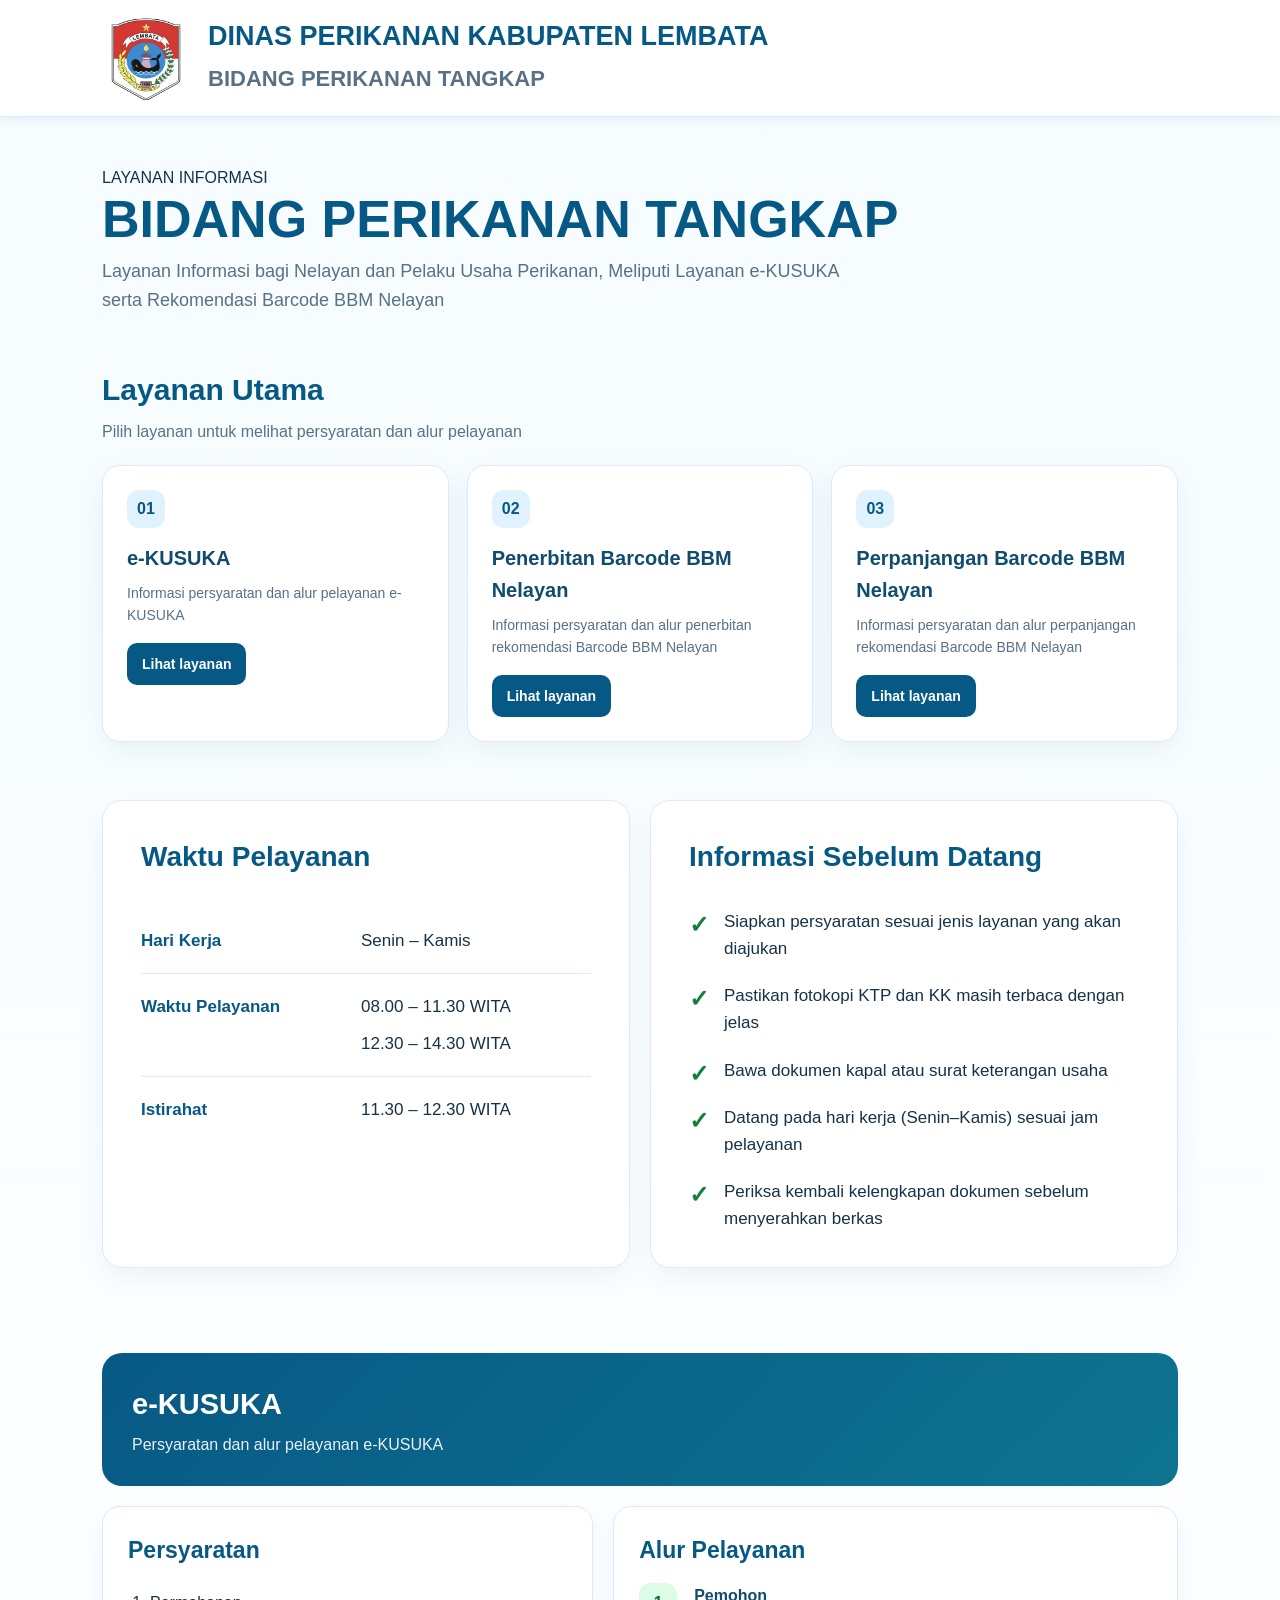
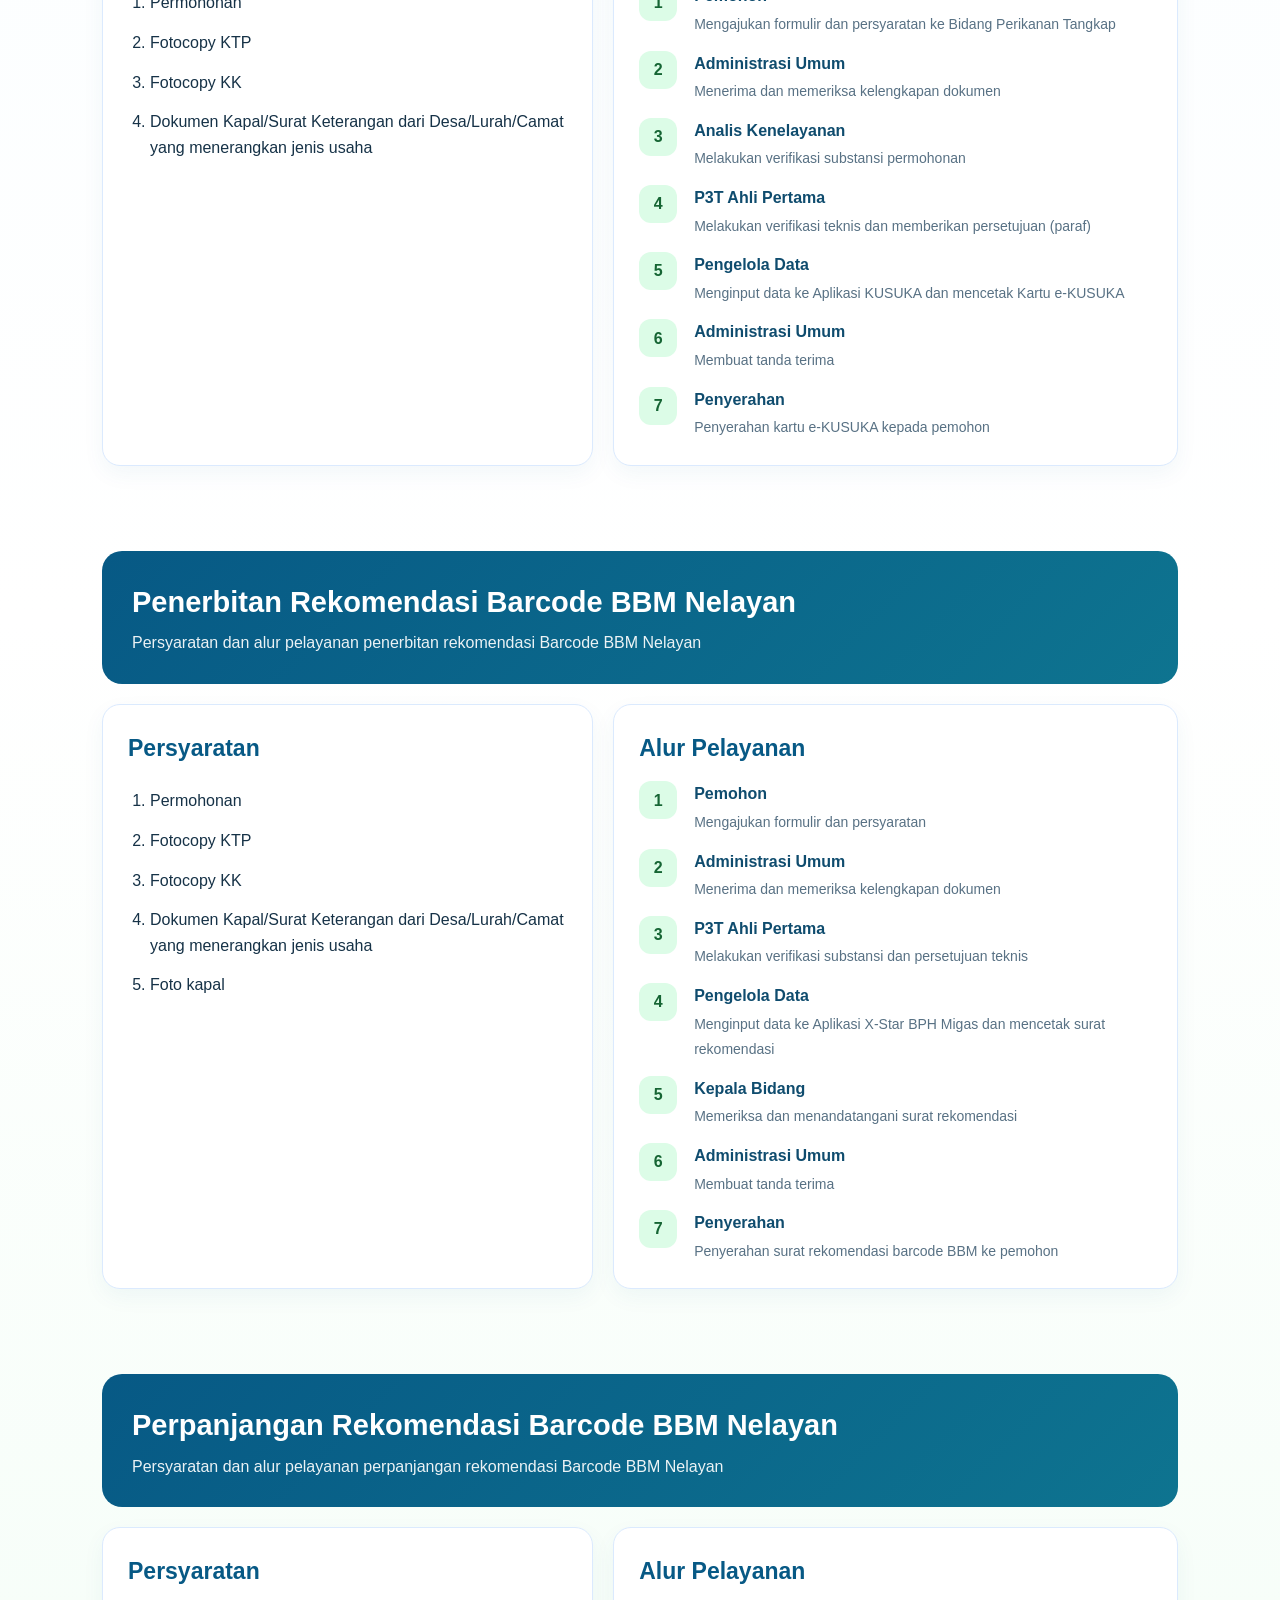
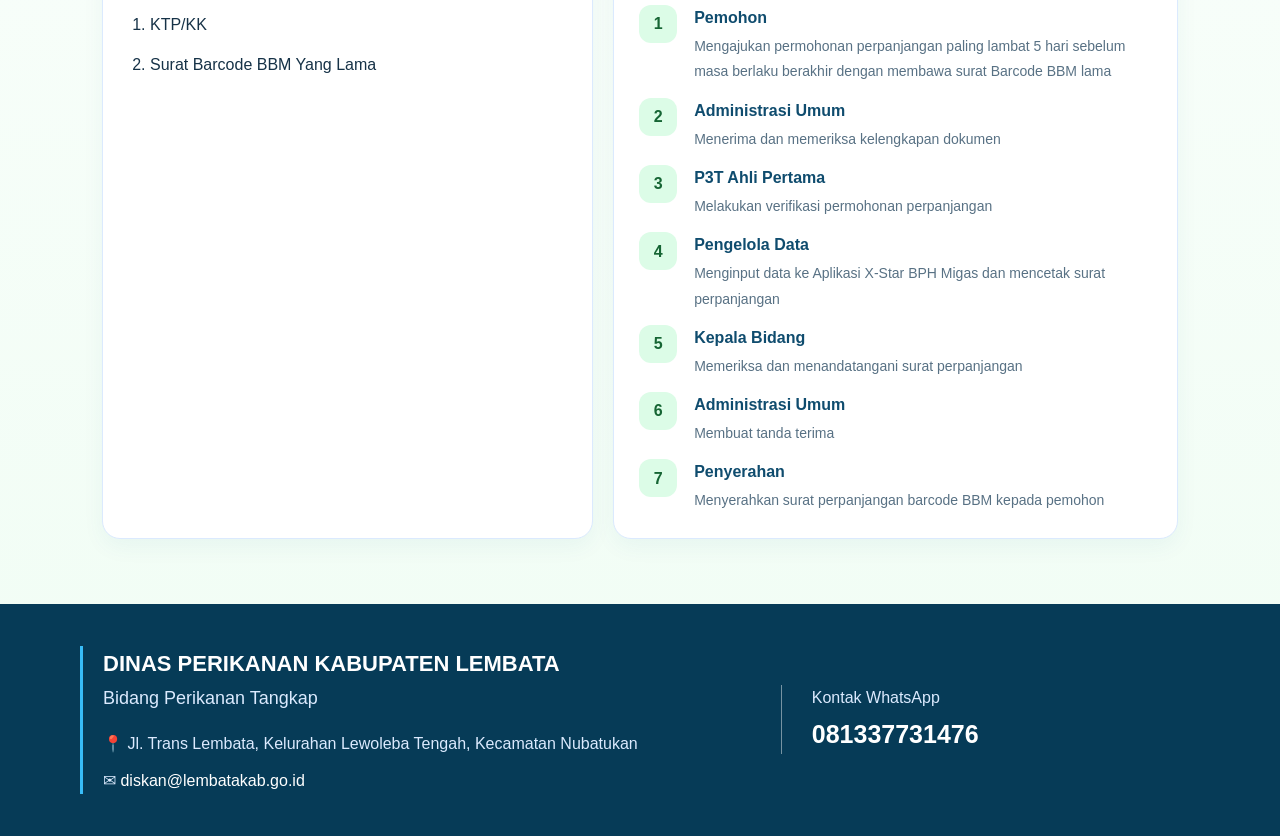
==== index.html @ f0883d8d "Update index.html" ====
<!DOCTYPE html>
<html lang="id">
<head>
<meta charset="UTF-8">
<meta name="viewport" content="width=device-width, initial-scale=1.0">
<title>Dinas Perikanan Kabupaten Lembata - Bidang Perikanan Tangkap</title>

<style>
:root{
  --blue:#075985;
  --blue-dark:#063b57;
  --blue-light:#e0f2fe;
  --green:#15803d;
  --green-light:#dcfce7;
  --white:#ffffff;
  --text:#163247;
  --muted:#587184;
  --line:#dbeafe;
  --bg:#f4fbff;
}

*{box-sizing:border-box}

html{scroll-behavior:smooth}

body{
  margin:0;
  font-family:Arial, Helvetica, sans-serif;
  color:var(--text);
  background:linear-gradient(180deg,#f5fcff 0%,#ffffff 55%,#f0fdf4 100%);
  line-height:1.6;
}

/* HEADER */
header{
  background:#fff;
  border-bottom:1px solid var(--line);
  position:sticky;
  top:0;
  z-index:1000;
  box-shadow:0 2px 10px rgba(6,59,87,.08);
}

.nav{
  max-width:1120px;
  margin:auto;
  padding:14px 22px;
  display:flex;
  align-items:center;
  gap:18px;
}

.logo{
  width:88px;
  height:88px;
  object-fit:contain;
  flex-shrink:0;
}

.brand{
  display:block;
}

.brand > span:first-child{
  display:block;
  color:#075985;
  font-size:27px;
  font-weight:700;
  line-height:1.2;
}

.brand > span:last-child{
  display:block;
  color:#587184;
  font-size:22px;
  font-weight:600;
  margin-top:8px;
}
/* HERO */
.hero{
  max-width:1120px;
  margin:auto;
  padding:48px 22px 30px;
}

.hero h1{
  margin:0 0 10px;
  color:var(--blue);
  font-size:clamp(32px,5vw,52px);
  line-height:1.08;
}

.hero p{
  max-width:760px;
  margin:0;
  color:var(--muted);
  font-size:18px;
}

/* SERVICE CARDS */
.section{
  max-width:1120px;
  margin:auto;
  padding:22px 22px 48px;
}

.section-title{
  margin-bottom:20px;
}

.section-title h2{
  margin:0;
  color:var(--blue);
  font-size:30px;
}

.section-title p{
  margin:5px 0 0;
  color:var(--muted);
}

.cards{
  display:grid;
  grid-template-columns:repeat(3,1fr);
  gap:18px;
}

.card{
  background:#fff;
  border:1px solid var(--line);
  border-radius:18px;
  padding:24px;
  box-shadow:0 10px 28px rgba(7,89,133,.07);
}

.card .num{
  width:38px;
  height:38px;
  border-radius:12px;
  background:var(--blue-light);
  color:var(--blue);
  display:flex;
  align-items:center;
  justify-content:center;
  font-weight:800;
  margin-bottom:14px;
}

.card h3{
  margin:0 0 8px;
  color:#0f4c6e;
  font-size:20px;
}

.card p{
  margin:0 0 16px;
  color:var(--muted);
  font-size:14px;
}

.btn{
  display:inline-block;
  text-decoration:none;
  background:var(--blue);
  color:#fff;
  padding:10px 15px;
  border-radius:10px;
  font-weight:700;
  font-size:14px;
}

/* WAKTU + INFORMASI */
.info-section{
  max-width:1120px;
  margin:auto;
  padding:10px 22px 55px;
}

.info{
  display:grid;
  grid-template-columns:1fr 1fr;
  gap:20px;
}

.panel{
  background:#fff;
  border:1px solid var(--line);
  border-radius:20px;
  padding:34px 38px;
  box-shadow:0 10px 25px rgba(7,89,133,.06);
}

.panel h3{
  margin:0 0 28px;
  color:var(--blue);
  font-size:28px;
}

.schedule-row{
  display:grid;
  grid-template-columns:1fr 1.15fr;
  gap:20px;
  padding:19px 0;
  border-bottom:1px solid var(--line);
}

.schedule-row:last-child{
  border-bottom:0;
}

.schedule-row b{
  color:#075985;
  font-size:17px;
}

.schedule-row span{
  color:#163247;
  font-size:17px;
}

.schedule-time{
  display:flex;
  flex-direction:column;
  gap:10px;
}

.check-list{
  list-style:none;
  padding:0;
  margin:0;
}

.check-list li{
  position:relative;
  padding:0 0 20px 35px;
  color:#163247;
  font-size:17px;
}

.check-list li:last-child{
  padding-bottom:0;
}

.check-list li::before{
  content:"✓";
  position:absolute;
  left:0;
  top:-2px;
  color:var(--green);
  font-size:24px;
  font-weight:800;
}

/* SERVICE DETAILS */
.service-page{
  max-width:1120px;
  margin:auto;
  padding:30px 22px 55px;
  scroll-margin-top:20px;
}

.service-head{
  background:linear-gradient(135deg,#075985,#0e7490);
  color:#fff;
  border-radius:20px;
  padding:28px 30px;
}

.service-head h2{
  margin:0 0 5px;
  font-size:29px;
}

.service-head p{
  margin:0;
  opacity:.92;
}

.content-grid{
  display:grid;
  grid-template-columns:1fr 1.15fr;
  gap:20px;
  margin-top:20px;
}

.content-box{
  background:#fff;
  border:1px solid var(--line);
  border-radius:18px;
  padding:25px;
  box-shadow:0 8px 22px rgba(7,89,133,.05);
}

.content-box h3{
  margin:0 0 15px;
  color:var(--blue);
  font-size:23px;
}

.req{
  padding-left:22px;
  margin:0;
}

.req li{
  padding:7px 0;
}

.flow{
  display:grid;
  gap:14px;
}

.step{
  display:grid;
  grid-template-columns:42px 1fr;
  gap:13px;
  align-items:start;
}

.step-no{
  width:38px;
  height:38px;
  border-radius:12px;
  background:var(--green-light);
  color:#166534;
  font-weight:800;
  display:flex;
  align-items:center;
  justify-content:center;
}

.step strong{
  display:block;
  color:#0f4c6e;
  margin-bottom:2px;
}

.step span{
  color:var(--muted);
  font-size:14px;
}

/* FOOTER */
footer{
  background:var(--blue-dark);
  color:#dbeafe;
  padding:42px 22px;
  margin-top:10px;
}

.footer-inner{
  max-width:1120px;
  margin:auto;
  display:grid;
  grid-template-columns:1.6fr 1fr;
  gap:30px;
  align-items:center;
}

.footer-brand{
  border-left:3px solid #38bdf8;
  padding-left:20px;
}

.footer-brand strong{
  color:#fff;
  font-size:22px;
}

.footer-brand span{
  display:block;
  color:#dbeafe;
  font-size:18px;
  margin-top:3px;
}

.contact{
  display:grid;
  gap:12px;
  margin-top:18px;
}

.contact div{
  font-size:16px;
}

.contact a{
  color:#fff;
  text-decoration:none;
}

.whatsapp{
  border-left:1px solid rgba(255,255,255,.45);
  padding-left:30px;
}

.whatsapp-title{
  color:#dbeafe;
  font-size:16px;
  margin-bottom:3px;
}

.whatsapp-number{
  color:#fff;
  font-size:25px;
  font-weight:800;
  text-decoration:none;
}

/* RESPONSIVE */
@media(max-width:850px){
  .cards,
  .info,
  .content-grid,
  .footer-inner{
    grid-template-columns:1fr;
  }

  .nav{
    padding:12px 16px;
  }

  .logo{
    width:68px;
    height:68px;
  }

  .brand strong{
    font-size:19px;
  }

 .brand > span{
    font-size:11px;
}

  .badge{
  display:inline-block;
  padding:9px 18px;
  border-radius:999px;
  background:#dcfce7 !important;
  color:#15803d !important;
  font-size:14px;
  font-weight:700;
  letter-spacing:.8px;
}

.hero{
    padding-top:35px;
  }

  .panel{
    padding:26px;
  }

  .whatsapp{
    border-left:0;
    border-top:1px solid rgba(255,255,255,.35);
    padding-left:0;
    padding-top:20px;
  }
}

@media(max-width:560px){
  .brand strong{
    font-size:15px;
  }

  .brand span{
    font-size:12px;
  }

  .logo{
    width:58px;
    height:58px;
  }

  .hero h1{
    font-size:34px;
  }

  .schedule-row{
    grid-template-columns:1fr;
    gap:6px;
  }
}
</style>
</head>

<body>


<header>
  <div class="nav">

    <!-- LOGO DINAS -->
   <img class="logo" src="logo.png" alt="Logo Dinas Perikanan Kabupaten Lembata">

    <!-- TULISAN -->
    <div class="brand">
      <span>DINAS PERIKANAN KABUPATEN LEMBATA</span>
      <span>BIDANG PERIKANAN TANGKAP</span>
    </div>

  </div>
</header>

<main>

<section class="hero">
  <span class="badge">LAYANAN INFORMASI</span>
  <h1>BIDANG PERIKANAN TANGKAP</h1>
  <p>
  Layanan Informasi bagi Nelayan dan Pelaku Usaha Perikanan, Meliputi Layanan e-KUSUKA
  serta Rekomendasi Barcode BBM Nelayan
</p>
</section>

<section class="section">
  <div class="section-title">
    <h2>Layanan Utama</h2>
    <p>Pilih layanan untuk melihat persyaratan dan alur pelayanan</p>
  </div>

  <div class="cards">

    <div class="card">
      <div class="num">01</div>
      <h3>e-KUSUKA</h3>
      <p>Informasi persyaratan dan alur pelayanan e-KUSUKA</p>
      <a class="btn" href="#ekusuka">Lihat layanan</a>
    </div>

    <div class="card">
      <div class="num">02</div>
      <h3>Penerbitan Barcode BBM Nelayan</h3>
      <p>Informasi persyaratan dan alur penerbitan rekomendasi Barcode BBM Nelayan</p>
      <a class="btn" href="#bbm-terbit">Lihat layanan</a>
    </div>

    <div class="card">
      <div class="num">03</div>
      <h3>Perpanjangan Barcode BBM Nelayan</h3>
      <p>Informasi persyaratan dan alur perpanjangan rekomendasi Barcode BBM Nelayan</p>
      <a class="btn" href="#bbm-perpanjang">Lihat layanan</a>
    </div>

  </div>
</section>

<section class="info-section">
  <div class="info">

    <div class="panel">
      <h3>Waktu Pelayanan</h3>

      <div class="schedule-row">
        <b>Hari Kerja</b>
        <span>Senin – Kamis</span>
      </div>

      <div class="schedule-row">
        <b>Waktu Pelayanan</b>
        <div class="schedule-time">
          <span>08.00 – 11.30 WITA</span>
          <span>12.30 – 14.30 WITA</span>
        </div>
      </div>

      <div class="schedule-row">
        <b>Istirahat</b>
        <span>11.30 – 12.30 WITA</span>
      </div>
    </div>

    <div class="panel">
      <h3>Informasi Sebelum Datang</h3>

      <ul class="check-list">
        <li>Siapkan persyaratan sesuai jenis layanan yang akan diajukan</li>
        <li>Pastikan fotokopi KTP dan KK masih terbaca dengan jelas</li>
        <li>Bawa dokumen kapal atau surat keterangan usaha</li>
        <li>Datang pada hari kerja (Senin–Kamis) sesuai jam pelayanan</li>
        <li>Periksa kembali kelengkapan dokumen sebelum menyerahkan berkas</li>
      </ul>
    </div>

  </div>
</section>

<section class="service-page" id="ekusuka">
  <div class="service-head">
    <h2>e-KUSUKA</h2>
    <p>Persyaratan dan alur pelayanan e-KUSUKA</p>
  </div>

  <div class="content-grid">

    <div class="content-box">
      <h3>Persyaratan</h3>
      <ol class="req">
        <li>Permohonan</li>
        <li>Fotocopy KTP</li>
        <li>Fotocopy KK</li>
        <li>Dokumen Kapal/Surat Keterangan dari Desa/Lurah/Camat yang menerangkan jenis usaha</li>
      </ol>
    </div>

    <div class="content-box">
      <h3>Alur Pelayanan</h3>

      <div class="flow">
        <div class="step">
          <div class="step-no">1</div>
          <div><strong>Pemohon</strong><span>Mengajukan formulir dan persyaratan ke Bidang Perikanan Tangkap</span></div>
        </div>

        <div class="step">
          <div class="step-no">2</div>
          <div><strong>Administrasi Umum</strong><span>Menerima dan memeriksa kelengkapan dokumen</span></div>
        </div>

        <div class="step">
          <div class="step-no">3</div>
          <div><strong>Analis Kenelayanan</strong><span>Melakukan verifikasi substansi permohonan</span></div>
        </div>

        <div class="step">
          <div class="step-no">4</div>
          <div><strong>P3T Ahli Pertama</strong><span>Melakukan verifikasi teknis dan memberikan persetujuan (paraf)</span></div>
        </div>

        <div class="step">
          <div class="step-no">5</div>
          <div><strong>Pengelola Data</strong><span>Menginput data ke Aplikasi KUSUKA dan mencetak Kartu e-KUSUKA</span></div>
        </div>

        <div class="step">
          <div class="step-no">6</div>
          <div><strong>Administrasi Umum</strong><span>Membuat tanda terima </span></div>
        </div>
        
        <div class="step">
  <div class="step-no">7</div>
  <div>
    <strong>Penyerahan</strong>
    <span>Penyerahan kartu e-KUSUKA kepada pemohon</span>
  </div>
</div>

  </div>
</section>

<section class="service-page" id="bbm-terbit">
  <div class="service-head">
    <h2>Penerbitan Rekomendasi Barcode BBM Nelayan</h2>
    <p>Persyaratan dan alur pelayanan penerbitan rekomendasi Barcode BBM Nelayan</p>
  </div>

  <div class="content-grid">

    <div class="content-box">
      <h3>Persyaratan</h3>
      <ol class="req">
        <li>Permohonan</li>
        <li>Fotocopy KTP</li>
        <li>Fotocopy KK</li>
        <li>Dokumen Kapal/Surat Keterangan dari Desa/Lurah/Camat yang menerangkan jenis usaha</li>
        <li>Foto kapal</li>
      </ol>
    </div>

    <div class="content-box">
      <h3>Alur Pelayanan</h3>

      <div class="flow">
        <div class="step">
          <div class="step-no">1</div>
          <div><strong>Pemohon</strong><span>Mengajukan formulir dan persyaratan</span></div>
        </div>

        <div class="step">
          <div class="step-no">2</div>
          <div><strong>Administrasi Umum</strong><span>Menerima dan memeriksa kelengkapan dokumen</span></div>
        </div>

        <div class="step">
          <div class="step-no">3</div>
          <div><strong>P3T Ahli Pertama</strong><span>Melakukan verifikasi substansi dan persetujuan teknis</span></div>
        </div>

        <div class="step">
          <div class="step-no">4</div>
          <div><strong>Pengelola Data</strong><span>Menginput data ke Aplikasi X-Star BPH Migas dan mencetak surat rekomendasi</span></div>
        </div>

        <div class="step">
          <div class="step-no">5</div>
          <div><strong>Kepala Bidang</strong><span>Memeriksa dan menandatangani surat rekomendasi</span></div>
        </div>

        <div class="step">
          <div class="step-no">6</div>
          <div><strong>Administrasi Umum</strong><span>Membuat tanda terima</span></div>
        </div>
      <div class="step">
  <div class="step-no">7</div>
  <div>
    <strong>Penyerahan</strong>
    <span>Penyerahan surat rekomendasi barcode BBM ke pemohon</span>
  </div>
</div>

  </div>
</section>

<section class="service-page" id="bbm-perpanjang">
  <div class="service-head">
    <h2>Perpanjangan Rekomendasi Barcode BBM Nelayan</h2>
    <p>Persyaratan dan alur pelayanan perpanjangan rekomendasi Barcode BBM Nelayan</p>
  </div>

  <div class="content-grid">

    <div class="content-box">
      <h3>Persyaratan</h3>
      <ol class="req">
        <li>KTP/KK</li>
        <li>Surat Barcode BBM Yang Lama</li>
      </ol>
    </div>

    <div class="content-box">
      <h3>Alur Pelayanan</h3>

      <div class="flow">
        <div class="step">
          <div class="step-no">1</div>
          <div><strong>Pemohon</strong><span>Mengajukan permohonan perpanjangan paling lambat 5 hari sebelum masa berlaku berakhir dengan membawa surat Barcode BBM lama</span></div>
        </div>

        <div class="step">
          <div class="step-no">2</div>
          <div><strong>Administrasi Umum</strong><span>Menerima dan memeriksa kelengkapan dokumen</span></div>
        </div>

        <div class="step">
          <div class="step-no">3</div>
          <div><strong>P3T Ahli Pertama</strong><span>Melakukan verifikasi permohonan perpanjangan</span></div>
        </div>

        <div class="step">
          <div class="step-no">4</div>
          <div><strong>Pengelola Data</strong><span>Menginput data ke Aplikasi X-Star BPH Migas dan mencetak surat perpanjangan</span></div>
        </div>

        <div class="step">
          <div class="step-no">5</div>
          <div><strong>Kepala Bidang</strong><span>Memeriksa dan menandatangani surat perpanjangan</span></div>
        </div>

        <div class="step">
          <div class="step-no">6</div>
          <div><strong>Administrasi Umum</strong><span>Membuat tanda terima </span></div>
        </div>
      <div class="step">
  <div class="step-no">7</div>
  <div>
    <strong>Penyerahan</strong>
    <span>Menyerahkan surat perpanjangan barcode BBM kepada pemohon</span>
  </div>
</div>

  </div>
</section>

</main>

<footer>
  <div class="footer-inner">

    <div>
      <div class="footer-brand">
        <strong>DINAS PERIKANAN KABUPATEN LEMBATA</strong>
        <span>Bidang Perikanan Tangkap</span>

        <div class="contact">
          <div>📍 Jl. Trans Lembata, Kelurahan Lewoleba Tengah, Kecamatan Nubatukan</div>
          <div>✉ <a href="mailto:diskan@lembatakab.go.id">diskan@lembatakab.go.id</a></div>
        </div>
      </div>
    </div>

    <div class="whatsapp">
      <div class="whatsapp-title">Kontak WhatsApp</div>
      <a class="whatsapp-number" href="https://wa.me/6281337731476" target="_blank" rel="noopener">
        081337731476
      </a>
    </div>

  </div>
</footer>

</body>
</html>
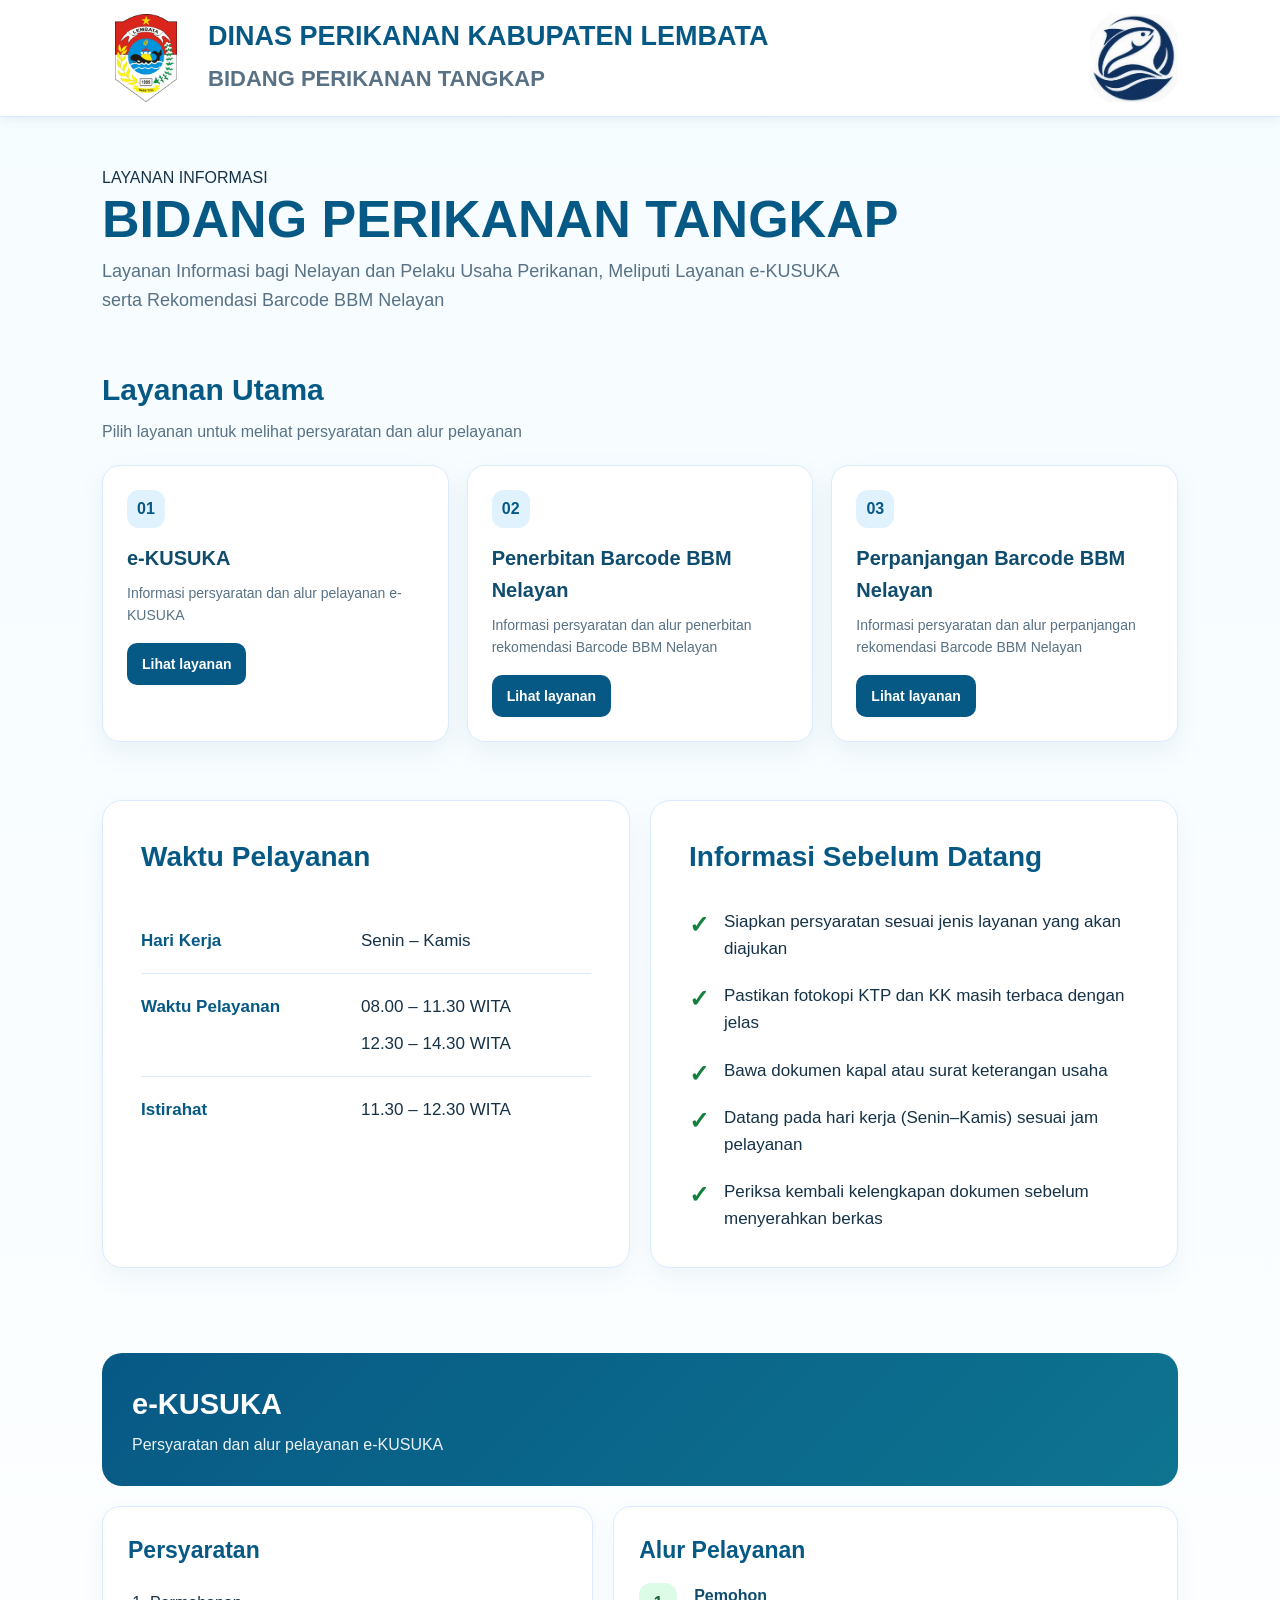
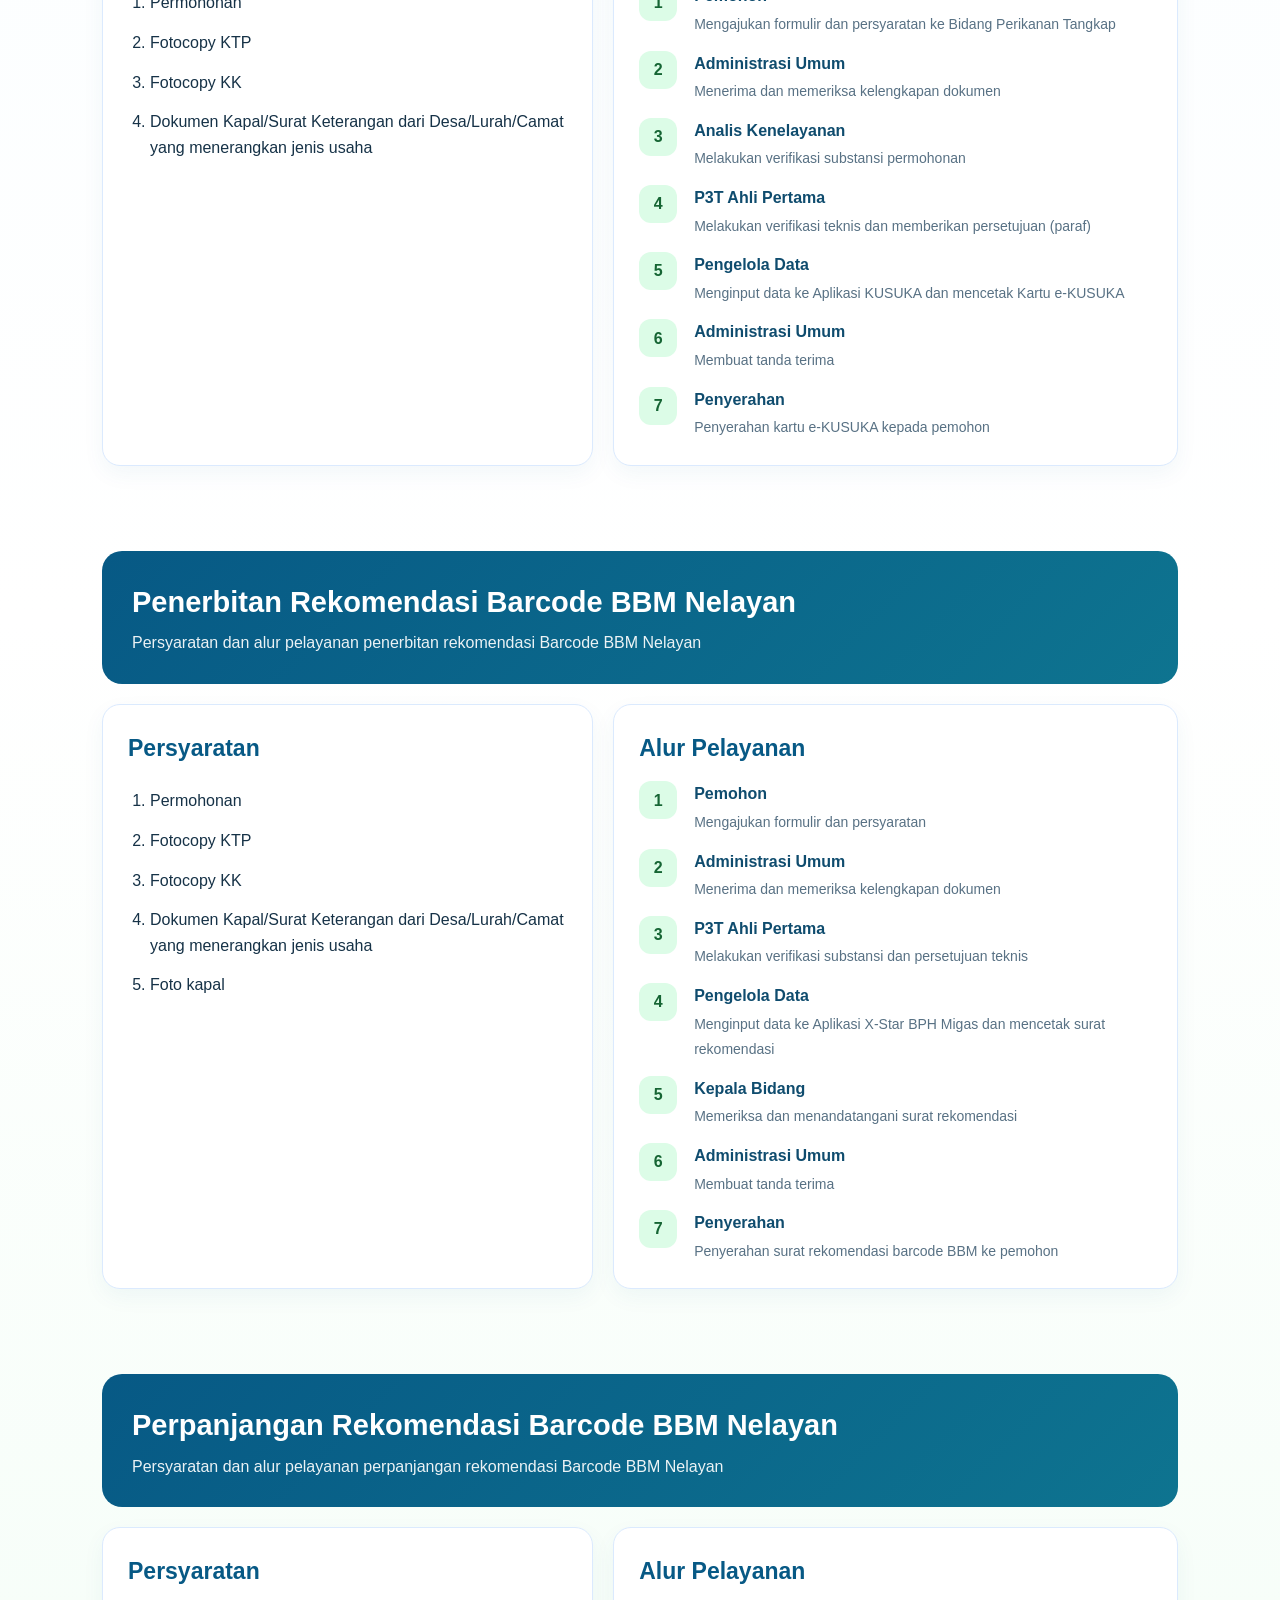
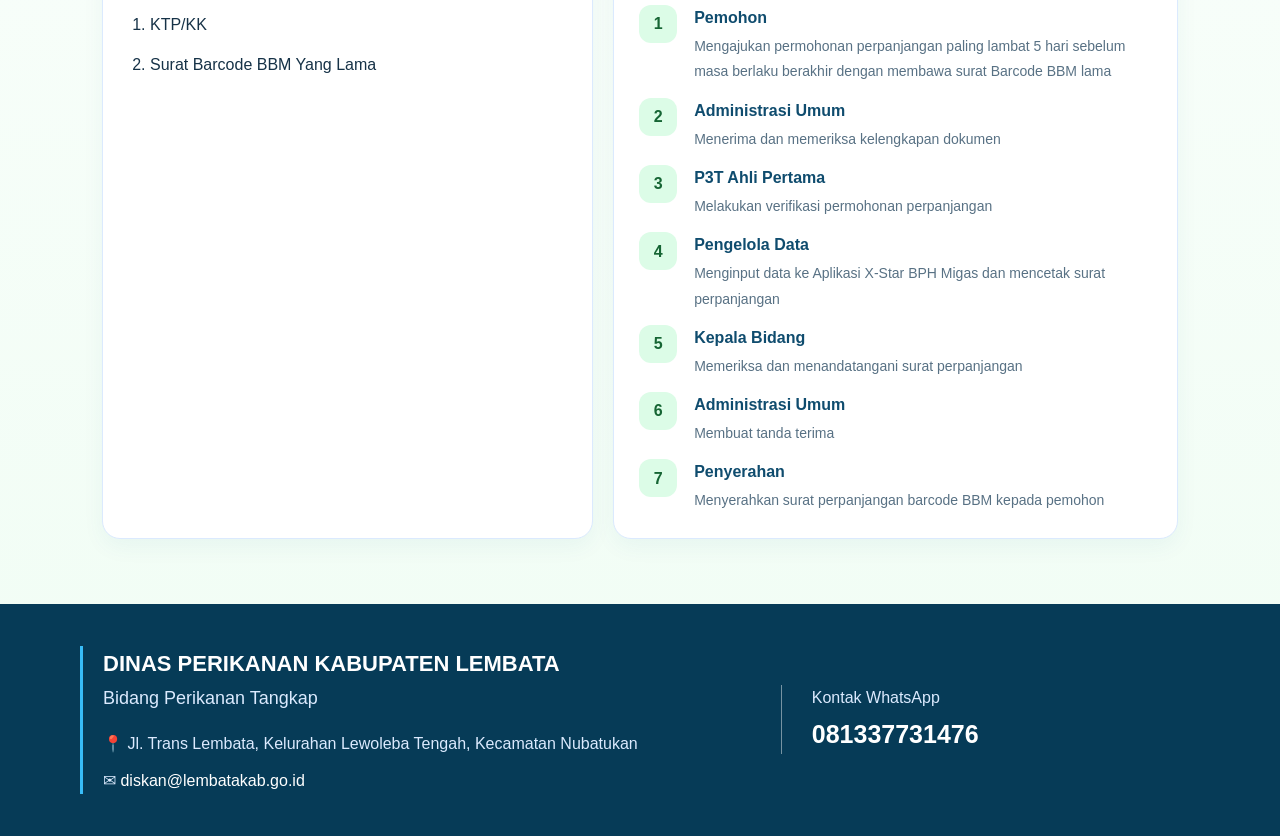
==== commit 41c755e7: "refactor: extract CSS into external stylesheet, add SEO meta tags, and update asset paths" ====
--- a/index.html
+++ b/index.html
@@ -1,805 +1,364 @@
 <!DOCTYPE html>
 <html lang="id">
+
 <head>
-<meta charset="UTF-8">
-<meta name="viewport" content="width=device-width, initial-scale=1.0">
-<title>Dinas Perikanan Kabupaten Lembata - Bidang Perikanan Tangkap</title>
-
-<style>
-:root{
-  --blue:#075985;
-  --blue-dark:#063b57;
-  --blue-light:#e0f2fe;
-  --green:#15803d;
-  --green-light:#dcfce7;
-  --white:#ffffff;
-  --text:#163247;
-  --muted:#587184;
-  --line:#dbeafe;
-  --bg:#f4fbff;
-}
-
-*{box-sizing:border-box}
-
-html{scroll-behavior:smooth}
-
-body{
-  margin:0;
-  font-family:Arial, Helvetica, sans-serif;
-  color:var(--text);
-  background:linear-gradient(180deg,#f5fcff 0%,#ffffff 55%,#f0fdf4 100%);
-  line-height:1.6;
-}
-
-/* HEADER */
-header{
-  background:#fff;
-  border-bottom:1px solid var(--line);
-  position:sticky;
-  top:0;
-  z-index:1000;
-  box-shadow:0 2px 10px rgba(6,59,87,.08);
-}
-
-.nav{
-  max-width:1120px;
-  margin:auto;
-  padding:14px 22px;
-  display:flex;
-  align-items:center;
-  gap:18px;
-}
-
-.logo{
-  width:88px;
-  height:88px;
-  object-fit:contain;
-  flex-shrink:0;
-}
-
-.brand{
-  display:block;
-}
-
-.brand > span:first-child{
-  display:block;
-  color:#075985;
-  font-size:27px;
-  font-weight:700;
-  line-height:1.2;
-}
-
-.brand > span:last-child{
-  display:block;
-  color:#587184;
-  font-size:22px;
-  font-weight:600;
-  margin-top:8px;
-}
-/* HERO */
-.hero{
-  max-width:1120px;
-  margin:auto;
-  padding:48px 22px 30px;
-}
-
-.hero h1{
-  margin:0 0 10px;
-  color:var(--blue);
-  font-size:clamp(32px,5vw,52px);
-  line-height:1.08;
-}
-
-.hero p{
-  max-width:760px;
-  margin:0;
-  color:var(--muted);
-  font-size:18px;
-}
-
-/* SERVICE CARDS */
-.section{
-  max-width:1120px;
-  margin:auto;
-  padding:22px 22px 48px;
-}
-
-.section-title{
-  margin-bottom:20px;
-}
-
-.section-title h2{
-  margin:0;
-  color:var(--blue);
-  font-size:30px;
-}
-
-.section-title p{
-  margin:5px 0 0;
-  color:var(--muted);
-}
-
-.cards{
-  display:grid;
-  grid-template-columns:repeat(3,1fr);
-  gap:18px;
-}
-
-.card{
-  background:#fff;
-  border:1px solid var(--line);
-  border-radius:18px;
-  padding:24px;
-  box-shadow:0 10px 28px rgba(7,89,133,.07);
-}
-
-.card .num{
-  width:38px;
-  height:38px;
-  border-radius:12px;
-  background:var(--blue-light);
-  color:var(--blue);
-  display:flex;
-  align-items:center;
-  justify-content:center;
-  font-weight:800;
-  margin-bottom:14px;
-}
-
-.card h3{
-  margin:0 0 8px;
-  color:#0f4c6e;
-  font-size:20px;
-}
-
-.card p{
-  margin:0 0 16px;
-  color:var(--muted);
-  font-size:14px;
-}
-
-.btn{
-  display:inline-block;
-  text-decoration:none;
-  background:var(--blue);
-  color:#fff;
-  padding:10px 15px;
-  border-radius:10px;
-  font-weight:700;
-  font-size:14px;
-}
-
-/* WAKTU + INFORMASI */
-.info-section{
-  max-width:1120px;
-  margin:auto;
-  padding:10px 22px 55px;
-}
-
-.info{
-  display:grid;
-  grid-template-columns:1fr 1fr;
-  gap:20px;
-}
-
-.panel{
-  background:#fff;
-  border:1px solid var(--line);
-  border-radius:20px;
-  padding:34px 38px;
-  box-shadow:0 10px 25px rgba(7,89,133,.06);
-}
-
-.panel h3{
-  margin:0 0 28px;
-  color:var(--blue);
-  font-size:28px;
-}
-
-.schedule-row{
-  display:grid;
-  grid-template-columns:1fr 1.15fr;
-  gap:20px;
-  padding:19px 0;
-  border-bottom:1px solid var(--line);
-}
-
-.schedule-row:last-child{
-  border-bottom:0;
-}
-
-.schedule-row b{
-  color:#075985;
-  font-size:17px;
-}
-
-.schedule-row span{
-  color:#163247;
-  font-size:17px;
-}
-
-.schedule-time{
-  display:flex;
-  flex-direction:column;
-  gap:10px;
-}
-
-.check-list{
-  list-style:none;
-  padding:0;
-  margin:0;
-}
-
-.check-list li{
-  position:relative;
-  padding:0 0 20px 35px;
-  color:#163247;
-  font-size:17px;
-}
-
-.check-list li:last-child{
-  padding-bottom:0;
-}
-
-.check-list li::before{
-  content:"✓";
-  position:absolute;
-  left:0;
-  top:-2px;
-  color:var(--green);
-  font-size:24px;
-  font-weight:800;
-}
-
-/* SERVICE DETAILS */
-.service-page{
-  max-width:1120px;
-  margin:auto;
-  padding:30px 22px 55px;
-  scroll-margin-top:20px;
-}
-
-.service-head{
-  background:linear-gradient(135deg,#075985,#0e7490);
-  color:#fff;
-  border-radius:20px;
-  padding:28px 30px;
-}
-
-.service-head h2{
-  margin:0 0 5px;
-  font-size:29px;
-}
-
-.service-head p{
-  margin:0;
-  opacity:.92;
-}
-
-.content-grid{
-  display:grid;
-  grid-template-columns:1fr 1.15fr;
-  gap:20px;
-  margin-top:20px;
-}
-
-.content-box{
-  background:#fff;
-  border:1px solid var(--line);
-  border-radius:18px;
-  padding:25px;
-  box-shadow:0 8px 22px rgba(7,89,133,.05);
-}
-
-.content-box h3{
-  margin:0 0 15px;
-  color:var(--blue);
-  font-size:23px;
-}
-
-.req{
-  padding-left:22px;
-  margin:0;
-}
-
-.req li{
-  padding:7px 0;
-}
-
-.flow{
-  display:grid;
-  gap:14px;
-}
-
-.step{
-  display:grid;
-  grid-template-columns:42px 1fr;
-  gap:13px;
-  align-items:start;
-}
-
-.step-no{
-  width:38px;
-  height:38px;
-  border-radius:12px;
-  background:var(--green-light);
-  color:#166534;
-  font-weight:800;
-  display:flex;
-  align-items:center;
-  justify-content:center;
-}
-
-.step strong{
-  display:block;
-  color:#0f4c6e;
-  margin-bottom:2px;
-}
-
-.step span{
-  color:var(--muted);
-  font-size:14px;
-}
-
-/* FOOTER */
-footer{
-  background:var(--blue-dark);
-  color:#dbeafe;
-  padding:42px 22px;
-  margin-top:10px;
-}
-
-.footer-inner{
-  max-width:1120px;
-  margin:auto;
-  display:grid;
-  grid-template-columns:1.6fr 1fr;
-  gap:30px;
-  align-items:center;
-}
-
-.footer-brand{
-  border-left:3px solid #38bdf8;
-  padding-left:20px;
-}
-
-.footer-brand strong{
-  color:#fff;
-  font-size:22px;
-}
-
-.footer-brand span{
-  display:block;
-  color:#dbeafe;
-  font-size:18px;
-  margin-top:3px;
-}
-
-.contact{
-  display:grid;
-  gap:12px;
-  margin-top:18px;
-}
-
-.contact div{
-  font-size:16px;
-}
-
-.contact a{
-  color:#fff;
-  text-decoration:none;
-}
-
-.whatsapp{
-  border-left:1px solid rgba(255,255,255,.45);
-  padding-left:30px;
-}
-
-.whatsapp-title{
-  color:#dbeafe;
-  font-size:16px;
-  margin-bottom:3px;
-}
-
-.whatsapp-number{
-  color:#fff;
-  font-size:25px;
-  font-weight:800;
-  text-decoration:none;
-}
-
-/* RESPONSIVE */
-@media(max-width:850px){
-  .cards,
-  .info,
-  .content-grid,
-  .footer-inner{
-    grid-template-columns:1fr;
-  }
-
-  .nav{
-    padding:12px 16px;
-  }
-
-  .logo{
-    width:68px;
-    height:68px;
-  }
-
-  .brand strong{
-    font-size:19px;
-  }
-
- .brand > span{
-    font-size:11px;
-}
-
-  .badge{
-  display:inline-block;
-  padding:9px 18px;
-  border-radius:999px;
-  background:#dcfce7 !important;
-  color:#15803d !important;
-  font-size:14px;
-  font-weight:700;
-  letter-spacing:.8px;
-}
-
-.hero{
-    padding-top:35px;
-  }
-
-  .panel{
-    padding:26px;
-  }
-
-  .whatsapp{
-    border-left:0;
-    border-top:1px solid rgba(255,255,255,.35);
-    padding-left:0;
-    padding-top:20px;
-  }
-}
-
-@media(max-width:560px){
-  .brand strong{
-    font-size:15px;
-  }
-
-  .brand span{
-    font-size:12px;
-  }
-
-  .logo{
-    width:58px;
-    height:58px;
-  }
-
-  .hero h1{
-    font-size:34px;
-  }
-
-  .schedule-row{
-    grid-template-columns:1fr;
-    gap:6px;
-  }
-}
-</style>
+  <meta charset="UTF-8">
+  <meta name="viewport" content="width=device-width, initial-scale=1.0">
+  <title>Dinas Perikanan Kabupaten Lembata - Bidang Perikanan Tangkap</title>
+
+  <!-- Primary Meta Tags -->
+  <meta name="title" content="Dinas Perikanan Kabupaten Lembata - Bidang Perikanan Tangkap">
+  <meta name="description" content="Portal informasi resmi layanan nelayan dan pelaku usaha perikanan Dinas Perikanan Kabupaten Lembata, meliputi persyaratan dan alur pelayanan e-KUSUKA serta rekomendasi Barcode BBM Nelayan.">
+  <meta name="keywords" content="Dinas Perikanan Lembata, Bidang Perikanan Tangkap, e-KUSUKA, Barcode BBM Nelayan, Rekomendasi BBM Nelayan, BPH Migas Lembata, Nelayan Lembata, Lewoleba, NTT">
+  <meta name="author" content="Dinas Perikanan Kabupaten Lembata">
+  <meta name="robots" content="index, follow">
+  <meta name="theme-color" content="#075985">
+
+  <!-- Favicon & App Icons -->
+  <link rel="icon" type="image/webp" href="assets/brand-logo.webp">
+  <link rel="apple-touch-icon" href="assets/brand-logo.webp">
+
+  <!-- Open Graph / Facebook -->
+  <meta property="og:type" content="website">
+  <meta property="og:locale" content="id_ID">
+  <meta property="og:site_name" content="Dinas Perikanan Kabupaten Lembata">
+  <meta property="og:title" content="Dinas Perikanan Kabupaten Lembata - Bidang Perikanan Tangkap">
+  <meta property="og:description" content="Portal informasi resmi layanan nelayan dan pelaku usaha perikanan Dinas Perikanan Kabupaten Lembata: e-KUSUKA dan Rekomendasi Barcode BBM Nelayan.">
+  <meta property="og:image" content="assets/og-logo.png">
+
+  <!-- Twitter Card -->
+  <meta name="twitter:card" content="summary_large_image">
+  <meta name="twitter:title" content="Dinas Perikanan Kabupaten Lembata - Bidang Perikanan Tangkap">
+  <meta name="twitter:description" content="Portal informasi resmi layanan nelayan dan pelaku usaha perikanan Dinas Perikanan Kabupaten Lembata: e-KUSUKA dan Rekomendasi Barcode BBM Nelayan.">
+  <meta name="twitter:image" content="assets/og-logo.png">
+
+  <!-- Stylesheet -->
+  <link rel="stylesheet" href="style.css">
 </head>
 
 <body>
 
 
-<header>
-  <div class="nav">
-
-    <!-- LOGO DINAS -->
-   <img class="logo" src="logo.png" alt="Logo Dinas Perikanan Kabupaten Lembata">
-
-    <!-- TULISAN -->
-    <div class="brand">
-      <span>DINAS PERIKANAN KABUPATEN LEMBATA</span>
-      <span>BIDANG PERIKANAN TANGKAP</span>
+  <header>
+    <div class="nav">
+
+      <!-- LOGO DINAS -->
+      <img class="logo" src="assets/logo-lembata.webp" alt="Logo Kabupaten Lembata">
+
+      <!-- TULISAN -->
+      <div class="brand">
+        <span>DINAS PERIKANAN KABUPATEN LEMBATA</span>
+        <span>BIDANG PERIKANAN TANGKAP</span>
+      </div>
+
+      <!-- LOGO BRAND / BIDANG -->
+      <img class="logo logo-brand" src="assets/brand-logo.webp" alt="Logo Brand Bidang Perikanan Tangkap">
     </div>
-
-  </div>
-</header>
-
-<main>
-
-<section class="hero">
-  <span class="badge">LAYANAN INFORMASI</span>
-  <h1>BIDANG PERIKANAN TANGKAP</h1>
-  <p>
-  Layanan Informasi bagi Nelayan dan Pelaku Usaha Perikanan, Meliputi Layanan e-KUSUKA
-  serta Rekomendasi Barcode BBM Nelayan
-</p>
-</section>
-
-<section class="section">
-  <div class="section-title">
-    <h2>Layanan Utama</h2>
-    <p>Pilih layanan untuk melihat persyaratan dan alur pelayanan</p>
-  </div>
-
-  <div class="cards">
-
-    <div class="card">
-      <div class="num">01</div>
-      <h3>e-KUSUKA</h3>
-      <p>Informasi persyaratan dan alur pelayanan e-KUSUKA</p>
-      <a class="btn" href="#ekusuka">Lihat layanan</a>
+  </header>
+
+  <main>
+
+    <section class="hero">
+      <span class="badge">LAYANAN INFORMASI</span>
+      <h1>BIDANG PERIKANAN TANGKAP</h1>
+      <p>
+        Layanan Informasi bagi Nelayan dan Pelaku Usaha Perikanan, Meliputi Layanan e-KUSUKA
+        serta Rekomendasi Barcode BBM Nelayan
+      </p>
+    </section>
+
+    <section class="section">
+      <div class="section-title">
+        <h2>Layanan Utama</h2>
+        <p>Pilih layanan untuk melihat persyaratan dan alur pelayanan</p>
+      </div>
+
+      <div class="cards">
+
+        <div class="card">
+          <div class="num">01</div>
+          <h3>e-KUSUKA</h3>
+          <p>Informasi persyaratan dan alur pelayanan e-KUSUKA</p>
+          <a class="btn" href="#ekusuka">Lihat layanan</a>
+        </div>
+
+        <div class="card">
+          <div class="num">02</div>
+          <h3>Penerbitan Barcode BBM Nelayan</h3>
+          <p>Informasi persyaratan dan alur penerbitan rekomendasi Barcode BBM Nelayan</p>
+          <a class="btn" href="#bbm-terbit">Lihat layanan</a>
+        </div>
+
+        <div class="card">
+          <div class="num">03</div>
+          <h3>Perpanjangan Barcode BBM Nelayan</h3>
+          <p>Informasi persyaratan dan alur perpanjangan rekomendasi Barcode BBM Nelayan</p>
+          <a class="btn" href="#bbm-perpanjang">Lihat layanan</a>
+        </div>
+
+      </div>
+    </section>
+
+    <section class="info-section">
+      <div class="info">
+
+        <div class="panel">
+          <h3>Waktu Pelayanan</h3>
+
+          <div class="schedule-row">
+            <b>Hari Kerja</b>
+            <span>Senin – Kamis</span>
+          </div>
+
+          <div class="schedule-row">
+            <b>Waktu Pelayanan</b>
+            <div class="schedule-time">
+              <span>08.00 – 11.30 WITA</span>
+              <span>12.30 – 14.30 WITA</span>
+            </div>
+          </div>
+
+          <div class="schedule-row">
+            <b>Istirahat</b>
+            <span>11.30 – 12.30 WITA</span>
+          </div>
+        </div>
+
+        <div class="panel">
+          <h3>Informasi Sebelum Datang</h3>
+
+          <ul class="check-list">
+            <li>Siapkan persyaratan sesuai jenis layanan yang akan diajukan</li>
+            <li>Pastikan fotokopi KTP dan KK masih terbaca dengan jelas</li>
+            <li>Bawa dokumen kapal atau surat keterangan usaha</li>
+            <li>Datang pada hari kerja (Senin–Kamis) sesuai jam pelayanan</li>
+            <li>Periksa kembali kelengkapan dokumen sebelum menyerahkan berkas</li>
+          </ul>
+        </div>
+
+      </div>
+    </section>
+
+    <section class="service-page" id="ekusuka">
+      <div class="service-head">
+        <h2>e-KUSUKA</h2>
+        <p>Persyaratan dan alur pelayanan e-KUSUKA</p>
+      </div>
+
+      <div class="content-grid">
+
+        <div class="content-box">
+          <h3>Persyaratan</h3>
+          <ol class="req">
+            <li>Permohonan</li>
+            <li>Fotocopy KTP</li>
+            <li>Fotocopy KK</li>
+            <li>Dokumen Kapal/Surat Keterangan dari Desa/Lurah/Camat yang menerangkan jenis usaha</li>
+          </ol>
+        </div>
+
+        <div class="content-box">
+          <h3>Alur Pelayanan</h3>
+
+          <div class="flow">
+            <div class="step">
+              <div class="step-no">1</div>
+              <div><strong>Pemohon</strong><span>Mengajukan formulir dan persyaratan ke Bidang Perikanan Tangkap</span>
+              </div>
+            </div>
+
+            <div class="step">
+              <div class="step-no">2</div>
+              <div><strong>Administrasi Umum</strong><span>Menerima dan memeriksa kelengkapan dokumen</span></div>
+            </div>
+
+            <div class="step">
+              <div class="step-no">3</div>
+              <div><strong>Analis Kenelayanan</strong><span>Melakukan verifikasi substansi permohonan</span></div>
+            </div>
+
+            <div class="step">
+              <div class="step-no">4</div>
+              <div><strong>P3T Ahli Pertama</strong><span>Melakukan verifikasi teknis dan memberikan persetujuan
+                  (paraf)</span></div>
+            </div>
+
+            <div class="step">
+              <div class="step-no">5</div>
+              <div><strong>Pengelola Data</strong><span>Menginput data ke Aplikasi KUSUKA dan mencetak Kartu
+                  e-KUSUKA</span></div>
+            </div>
+
+            <div class="step">
+              <div class="step-no">6</div>
+              <div><strong>Administrasi Umum</strong><span>Membuat tanda terima </span></div>
+            </div>
+
+            <div class="step">
+              <div class="step-no">7</div>
+              <div>
+                <strong>Penyerahan</strong>
+                <span>Penyerahan kartu e-KUSUKA kepada pemohon</span>
+              </div>
+            </div>
+
+          </div>
+    </section>
+
+    <section class="service-page" id="bbm-terbit">
+      <div class="service-head">
+        <h2>Penerbitan Rekomendasi Barcode BBM Nelayan</h2>
+        <p>Persyaratan dan alur pelayanan penerbitan rekomendasi Barcode BBM Nelayan</p>
+      </div>
+
+      <div class="content-grid">
+
+        <div class="content-box">
+          <h3>Persyaratan</h3>
+          <ol class="req">
+            <li>Permohonan</li>
+            <li>Fotocopy KTP</li>
+            <li>Fotocopy KK</li>
+            <li>Dokumen Kapal/Surat Keterangan dari Desa/Lurah/Camat yang menerangkan jenis usaha</li>
+            <li>Foto kapal</li>
+          </ol>
+        </div>
+
+        <div class="content-box">
+          <h3>Alur Pelayanan</h3>
+
+          <div class="flow">
+            <div class="step">
+              <div class="step-no">1</div>
+              <div><strong>Pemohon</strong><span>Mengajukan formulir dan persyaratan</span></div>
+            </div>
+
+            <div class="step">
+              <div class="step-no">2</div>
+              <div><strong>Administrasi Umum</strong><span>Menerima dan memeriksa kelengkapan dokumen</span></div>
+            </div>
+
+            <div class="step">
+              <div class="step-no">3</div>
+              <div><strong>P3T Ahli Pertama</strong><span>Melakukan verifikasi substansi dan persetujuan teknis</span>
+              </div>
+            </div>
+
+            <div class="step">
+              <div class="step-no">4</div>
+              <div><strong>Pengelola Data</strong><span>Menginput data ke Aplikasi X-Star BPH Migas dan mencetak surat
+                  rekomendasi</span></div>
+            </div>
+
+            <div class="step">
+              <div class="step-no">5</div>
+              <div><strong>Kepala Bidang</strong><span>Memeriksa dan menandatangani surat rekomendasi</span></div>
+            </div>
+
+            <div class="step">
+              <div class="step-no">6</div>
+              <div><strong>Administrasi Umum</strong><span>Membuat tanda terima</span></div>
+            </div>
+            <div class="step">
+              <div class="step-no">7</div>
+              <div>
+                <strong>Penyerahan</strong>
+                <span>Penyerahan surat rekomendasi barcode BBM ke pemohon</span>
+              </div>
+            </div>
+
+          </div>
+    </section>
+
+    <section class="service-page" id="bbm-perpanjang">
+      <div class="service-head">
+        <h2>Perpanjangan Rekomendasi Barcode BBM Nelayan</h2>
+        <p>Persyaratan dan alur pelayanan perpanjangan rekomendasi Barcode BBM Nelayan</p>
+      </div>
+
+      <div class="content-grid">
+
+        <div class="content-box">
+          <h3>Persyaratan</h3>
+          <ol class="req">
+            <li>KTP/KK</li>
+            <li>Surat Barcode BBM Yang Lama</li>
+          </ol>
+        </div>
+
+        <div class="content-box">
+          <h3>Alur Pelayanan</h3>
+
+          <div class="flow">
+            <div class="step">
+              <div class="step-no">1</div>
+              <div><strong>Pemohon</strong><span>Mengajukan permohonan perpanjangan paling lambat 5 hari sebelum masa
+                  berlaku berakhir dengan membawa surat Barcode BBM lama</span></div>
+            </div>
+
+            <div class="step">
+              <div class="step-no">2</div>
+              <div><strong>Administrasi Umum</strong><span>Menerima dan memeriksa kelengkapan dokumen</span></div>
+            </div>
+
+            <div class="step">
+              <div class="step-no">3</div>
+              <div><strong>P3T Ahli Pertama</strong><span>Melakukan verifikasi permohonan perpanjangan</span></div>
+            </div>
+
+            <div class="step">
+              <div class="step-no">4</div>
+              <div><strong>Pengelola Data</strong><span>Menginput data ke Aplikasi X-Star BPH Migas dan mencetak surat
+                  perpanjangan</span></div>
+            </div>
+
+            <div class="step">
+              <div class="step-no">5</div>
+              <div><strong>Kepala Bidang</strong><span>Memeriksa dan menandatangani surat perpanjangan</span></div>
+            </div>
+
+            <div class="step">
+              <div class="step-no">6</div>
+              <div><strong>Administrasi Umum</strong><span>Membuat tanda terima </span></div>
+            </div>
+            <div class="step">
+              <div class="step-no">7</div>
+              <div>
+                <strong>Penyerahan</strong>
+                <span>Menyerahkan surat perpanjangan barcode BBM kepada pemohon</span>
+              </div>
+            </div>
+
+          </div>
+    </section>
+
+  </main>
+
+  <footer>
+    <div class="footer-inner">
+
+      <div>
+        <div class="footer-brand">
+          <strong>DINAS PERIKANAN KABUPATEN LEMBATA</strong>
+          <span>Bidang Perikanan Tangkap</span>
+
+          <div class="contact">
+            <div>📍 Jl. Trans Lembata, Kelurahan Lewoleba Tengah, Kecamatan Nubatukan</div>
+            <div>✉ <a href="mailto:diskan@lembatakab.go.id">diskan@lembatakab.go.id</a></div>
+          </div>
+        </div>
+      </div>
+
+      <div class="whatsapp">
+        <div class="whatsapp-title">Kontak WhatsApp</div>
+        <a class="whatsapp-number" href="https://wa.me/6281337731476" target="_blank" rel="noopener">
+          081337731476
+        </a>
+      </div>
+
     </div>
-
-    <div class="card">
-      <div class="num">02</div>
-      <h3>Penerbitan Barcode BBM Nelayan</h3>
-      <p>Informasi persyaratan dan alur penerbitan rekomendasi Barcode BBM Nelayan</p>
-      <a class="btn" href="#bbm-terbit">Lihat layanan</a>
-    </div>
-
-    <div class="card">
-      <div class="num">03</div>
-      <h3>Perpanjangan Barcode BBM Nelayan</h3>
-      <p>Informasi persyaratan dan alur perpanjangan rekomendasi Barcode BBM Nelayan</p>
-      <a class="btn" href="#bbm-perpanjang">Lihat layanan</a>
-    </div>
-
-  </div>
-</section>
-
-<section class="info-section">
-  <div class="info">
-
-    <div class="panel">
-      <h3>Waktu Pelayanan</h3>
-
-      <div class="schedule-row">
-        <b>Hari Kerja</b>
-        <span>Senin – Kamis</span>
-      </div>
-
-      <div class="schedule-row">
-        <b>Waktu Pelayanan</b>
-        <div class="schedule-time">
-          <span>08.00 – 11.30 WITA</span>
-          <span>12.30 – 14.30 WITA</span>
-        </div>
-      </div>
-
-      <div class="schedule-row">
-        <b>Istirahat</b>
-        <span>11.30 – 12.30 WITA</span>
-      </div>
-    </div>
-
-    <div class="panel">
-      <h3>Informasi Sebelum Datang</h3>
-
-      <ul class="check-list">
-        <li>Siapkan persyaratan sesuai jenis layanan yang akan diajukan</li>
-        <li>Pastikan fotokopi KTP dan KK masih terbaca dengan jelas</li>
-        <li>Bawa dokumen kapal atau surat keterangan usaha</li>
-        <li>Datang pada hari kerja (Senin–Kamis) sesuai jam pelayanan</li>
-        <li>Periksa kembali kelengkapan dokumen sebelum menyerahkan berkas</li>
-      </ul>
-    </div>
-
-  </div>
-</section>
-
-<section class="service-page" id="ekusuka">
-  <div class="service-head">
-    <h2>e-KUSUKA</h2>
-    <p>Persyaratan dan alur pelayanan e-KUSUKA</p>
-  </div>
-
-  <div class="content-grid">
-
-    <div class="content-box">
-      <h3>Persyaratan</h3>
-      <ol class="req">
-        <li>Permohonan</li>
-        <li>Fotocopy KTP</li>
-        <li>Fotocopy KK</li>
-        <li>Dokumen Kapal/Surat Keterangan dari Desa/Lurah/Camat yang menerangkan jenis usaha</li>
-      </ol>
-    </div>
-
-    <div class="content-box">
-      <h3>Alur Pelayanan</h3>
-
-      <div class="flow">
-        <div class="step">
-          <div class="step-no">1</div>
-          <div><strong>Pemohon</strong><span>Mengajukan formulir dan persyaratan ke Bidang Perikanan Tangkap</span></div>
-        </div>
-
-        <div class="step">
-          <div class="step-no">2</div>
-          <div><strong>Administrasi Umum</strong><span>Menerima dan memeriksa kelengkapan dokumen</span></div>
-        </div>
-
-        <div class="step">
-          <div class="step-no">3</div>
-          <div><strong>Analis Kenelayanan</strong><span>Melakukan verifikasi substansi permohonan</span></div>
-        </div>
-
-        <div class="step">
-          <div class="step-no">4</div>
-          <div><strong>P3T Ahli Pertama</strong><span>Melakukan verifikasi teknis dan memberikan persetujuan (paraf)</span></div>
-        </div>
-
-        <div class="step">
-          <div class="step-no">5</div>
-          <div><strong>Pengelola Data</strong><span>Menginput data ke Aplikasi KUSUKA dan mencetak Kartu e-KUSUKA</span></div>
-        </div>
-
-        <div class="step">
-          <div class="step-no">6</div>
-          <div><strong>Administrasi Umum</strong><span>Membuat tanda terima </span></div>
-        </div>
-        
-        <div class="step">
-  <div class="step-no">7</div>
-  <div>
-    <strong>Penyerahan</strong>
-    <span>Penyerahan kartu e-KUSUKA kepada pemohon</span>
-  </div>
-</div>
-
-  </div>
-</section>
-
-<section class="service-page" id="bbm-terbit">
-  <div class="service-head">
-    <h2>Penerbitan Rekomendasi Barcode BBM Nelayan</h2>
-    <p>Persyaratan dan alur pelayanan penerbitan rekomendasi Barcode BBM Nelayan</p>
-  </div>
-
-  <div class="content-grid">
-
-    <div class="content-box">
-      <h3>Persyaratan</h3>
-      <ol class="req">
-        <li>Permohonan</li>
-        <li>Fotocopy KTP</li>
-        <li>Fotocopy KK</li>
-        <li>Dokumen Kapal/Surat Keterangan dari Desa/Lurah/Camat yang menerangkan jenis usaha</li>
-        <li>Foto kapal</li>
-      </ol>
-    </div>
-
-    <div class="content-box">
-      <h3>Alur Pelayanan</h3>
-
-      <div class="flow">
-        <div class="step">
-          <div class="step-no">1</div>
-          <div><strong>Pemohon</strong><span>Mengajukan formulir dan persyaratan</span></div>
-        </div>
-
-        <div class="step">
-          <div class="step-no">2</div>
-          <div><strong>Administrasi Umum</strong><span>Menerima dan memeriksa kelengkapan dokumen</span></div>
-        </div>
-
-        <div class="step">
-          <div class="step-no">3</div>
-          <div><strong>P3T Ahli Pertama</strong><span>Melakukan verifikasi substansi dan persetujuan teknis</span></div>
-        </div>
-
-        <div class="step">
-          <div class="step-no">4</div>
-          <div><strong>Pengelola Data</strong><span>Menginput data ke Aplikasi X-Star BPH Migas dan mencetak surat rekomendasi</span></div>
-        </div>
-
-        <div class="step">
-          <div class="step-no">5</div>
-          <div><strong>Kepala Bidang</strong><span>Memeriksa dan menandatangani surat rekomendasi</span></div>
-        </div>
-
-        <div class="step">
-          <div class="step-no">6</div>
-          <div><strong>Administrasi Umum</strong><span>Membuat tanda terima</span></div>
-        </div>
-      <div class="step">
-  <div class="step-no">7</div>
-  <div>
-    <strong>Penyerahan</strong>
-    <span>Penyerahan surat rekomendasi barcode BBM ke pemohon</span>
-  </div>
-</div>
-
-  </div>
-</section>
-
-<section class="service-page" id="bbm-perpanjang">
-  <div class="service-head">
-    <h2>Perpanjangan Rekomendasi Barcode BBM Nelayan</h2>
-    <p>Persyaratan dan alur pelayanan perpanjangan rekomendasi Barcode BBM Nelayan</p>
-  </div>
-
-  <div class="content-grid">
-
-    <div class="content-box">
-      <h3>Persyaratan</h3>
-      <ol class="req">
-        <li>KTP/KK</li>
-        <li>Surat Barcode BBM Yang Lama</li>
-      </ol>
-    </div>
-
-    <div class="content-box">
-      <h3>Alur Pelayanan</h3>
-
-      <div class="flow">
-        <div class="step">
-          <div class="step-no">1</div>
-          <div><strong>Pemohon</strong><span>Mengajukan permohonan perpanjangan paling lambat 5 hari sebelum masa berlaku berakhir dengan membawa surat Barcode BBM lama</span></div>
-        </div>
-
-        <div class="step">
-          <div class="step-no">2</div>
-          <div><strong>Administrasi Umum</strong><span>Menerima dan memeriksa kelengkapan dokumen</span></div>
-        </div>
-
-        <div class="step">
-          <div class="step-no">3</div>
-          <div><strong>P3T Ahli Pertama</strong><span>Melakukan verifikasi permohonan perpanjangan</span></div>
-        </div>
-
-        <div class="step">
-          <div class="step-no">4</div>
-          <div><strong>Pengelola Data</strong><span>Menginput data ke Aplikasi X-Star BPH Migas dan mencetak surat perpanjangan</span></div>
-        </div>
-
-        <div class="step">
-          <div class="step-no">5</div>
-          <div><strong>Kepala Bidang</strong><span>Memeriksa dan menandatangani surat perpanjangan</span></div>
-        </div>
-
-        <div class="step">
-          <div class="step-no">6</div>
-          <div><strong>Administrasi Umum</strong><span>Membuat tanda terima </span></div>
-        </div>
-      <div class="step">
-  <div class="step-no">7</div>
-  <div>
-    <strong>Penyerahan</strong>
-    <span>Menyerahkan surat perpanjangan barcode BBM kepada pemohon</span>
-  </div>
-</div>
-
-  </div>
-</section>
-
-</main>
-
-<footer>
-  <div class="footer-inner">
-
-    <div>
-      <div class="footer-brand">
-        <strong>DINAS PERIKANAN KABUPATEN LEMBATA</strong>
-        <span>Bidang Perikanan Tangkap</span>
-
-        <div class="contact">
-          <div>📍 Jl. Trans Lembata, Kelurahan Lewoleba Tengah, Kecamatan Nubatukan</div>
-          <div>✉ <a href="mailto:diskan@lembatakab.go.id">diskan@lembatakab.go.id</a></div>
-        </div>
-      </div>
-    </div>
-
-    <div class="whatsapp">
-      <div class="whatsapp-title">Kontak WhatsApp</div>
-      <a class="whatsapp-number" href="https://wa.me/6281337731476" target="_blank" rel="noopener">
-        081337731476
-      </a>
-    </div>
-
-  </div>
-</footer>
+  </footer>
 
 </body>
-</html>
+
+</html>
--- a/style.css
+++ b/style.css
@@ -0,0 +1,485 @@
+:root {
+  --blue: #075985;
+  --blue-dark: #063b57;
+  --blue-light: #e0f2fe;
+  --green: #15803d;
+  --green-light: #dcfce7;
+  --white: #ffffff;
+  --text: #163247;
+  --muted: #587184;
+  --line: #dbeafe;
+  --bg: #f4fbff;
+}
+
+* {
+  box-sizing: border-box;
+}
+
+html {
+  scroll-behavior: smooth;
+}
+
+body {
+  margin: 0;
+  font-family: Arial, Helvetica, sans-serif;
+  color: var(--text);
+  background: linear-gradient(180deg, #f5fcff 0%, #ffffff 55%, #f0fdf4 100%);
+  line-height: 1.6;
+}
+
+/* HEADER */
+header {
+  background: #fff;
+  border-bottom: 1px solid var(--line);
+  position: sticky;
+  top: 0;
+  z-index: 1000;
+  box-shadow: 0 2px 10px rgba(6, 59, 87, .08);
+}
+
+.nav {
+  max-width: 1120px;
+  margin: auto;
+  padding: 14px 22px;
+  display: flex;
+  align-items: center;
+  gap: 18px;
+}
+
+.logo {
+  width: 88px;
+  height: 88px;
+  object-fit: contain;
+  flex-shrink: 0;
+}
+
+.brand {
+  display: block;
+  flex: 1;
+}
+
+.brand>span:first-child {
+  display: block;
+  color: #075985;
+  font-size: 27px;
+  font-weight: 700;
+  line-height: 1.2;
+}
+
+.brand>span:last-child {
+  display: block;
+  color: #587184;
+  font-size: 22px;
+  font-weight: 600;
+  margin-top: 8px;
+}
+
+/* HERO */
+.hero {
+  max-width: 1120px;
+  margin: auto;
+  padding: 48px 22px 30px;
+}
+
+.hero h1 {
+  margin: 0 0 10px;
+  color: var(--blue);
+  font-size: clamp(32px, 5vw, 52px);
+  line-height: 1.08;
+}
+
+.hero p {
+  max-width: 760px;
+  margin: 0;
+  color: var(--muted);
+  font-size: 18px;
+}
+
+/* SERVICE CARDS */
+.section {
+  max-width: 1120px;
+  margin: auto;
+  padding: 22px 22px 48px;
+}
+
+.section-title {
+  margin-bottom: 20px;
+}
+
+.section-title h2 {
+  margin: 0;
+  color: var(--blue);
+  font-size: 30px;
+}
+
+.section-title p {
+  margin: 5px 0 0;
+  color: var(--muted);
+}
+
+.cards {
+  display: grid;
+  grid-template-columns: repeat(3, 1fr);
+  gap: 18px;
+}
+
+.card {
+  background: #fff;
+  border: 1px solid var(--line);
+  border-radius: 18px;
+  padding: 24px;
+  box-shadow: 0 10px 28px rgba(7, 89, 133, .07);
+}
+
+.card .num {
+  width: 38px;
+  height: 38px;
+  border-radius: 12px;
+  background: var(--blue-light);
+  color: var(--blue);
+  display: flex;
+  align-items: center;
+  justify-content: center;
+  font-weight: 800;
+  margin-bottom: 14px;
+}
+
+.card h3 {
+  margin: 0 0 8px;
+  color: #0f4c6e;
+  font-size: 20px;
+}
+
+.card p {
+  margin: 0 0 16px;
+  color: var(--muted);
+  font-size: 14px;
+}
+
+.btn {
+  display: inline-block;
+  text-decoration: none;
+  background: var(--blue);
+  color: #fff;
+  padding: 10px 15px;
+  border-radius: 10px;
+  font-weight: 700;
+  font-size: 14px;
+}
+
+/* WAKTU + INFORMASI */
+.info-section {
+  max-width: 1120px;
+  margin: auto;
+  padding: 10px 22px 55px;
+}
+
+.info {
+  display: grid;
+  grid-template-columns: 1fr 1fr;
+  gap: 20px;
+}
+
+.panel {
+  background: #fff;
+  border: 1px solid var(--line);
+  border-radius: 20px;
+  padding: 34px 38px;
+  box-shadow: 0 10px 25px rgba(7, 89, 133, .06);
+}
+
+.panel h3 {
+  margin: 0 0 28px;
+  color: var(--blue);
+  font-size: 28px;
+}
+
+.schedule-row {
+  display: grid;
+  grid-template-columns: 1fr 1.15fr;
+  gap: 20px;
+  padding: 19px 0;
+  border-bottom: 1px solid var(--line);
+}
+
+.schedule-row:last-child {
+  border-bottom: 0;
+}
+
+.schedule-row b {
+  color: #075985;
+  font-size: 17px;
+}
+
+.schedule-row span {
+  color: #163247;
+  font-size: 17px;
+}
+
+.schedule-time {
+  display: flex;
+  flex-direction: column;
+  gap: 10px;
+}
+
+.check-list {
+  list-style: none;
+  padding: 0;
+  margin: 0;
+}
+
+.check-list li {
+  position: relative;
+  padding: 0 0 20px 35px;
+  color: #163247;
+  font-size: 17px;
+}
+
+.check-list li:last-child {
+  padding-bottom: 0;
+}
+
+.check-list li::before {
+  content: "✓";
+  position: absolute;
+  left: 0;
+  top: -2px;
+  color: var(--green);
+  font-size: 24px;
+  font-weight: 800;
+}
+
+/* SERVICE DETAILS */
+.service-page {
+  max-width: 1120px;
+  margin: auto;
+  padding: 30px 22px 55px;
+  scroll-margin-top: 20px;
+}
+
+.service-head {
+  background: linear-gradient(135deg, #075985, #0e7490);
+  color: #fff;
+  border-radius: 20px;
+  padding: 28px 30px;
+}
+
+.service-head h2 {
+  margin: 0 0 5px;
+  font-size: 29px;
+}
+
+.service-head p {
+  margin: 0;
+  opacity: .92;
+}
+
+.content-grid {
+  display: grid;
+  grid-template-columns: 1fr 1.15fr;
+  gap: 20px;
+  margin-top: 20px;
+}
+
+.content-box {
+  background: #fff;
+  border: 1px solid var(--line);
+  border-radius: 18px;
+  padding: 25px;
+  box-shadow: 0 8px 22px rgba(7, 89, 133, .05);
+}
+
+.content-box h3 {
+  margin: 0 0 15px;
+  color: var(--blue);
+  font-size: 23px;
+}
+
+.req {
+  padding-left: 22px;
+  margin: 0;
+}
+
+.req li {
+  padding: 7px 0;
+}
+
+.flow {
+  display: grid;
+  gap: 14px;
+}
+
+.step {
+  display: grid;
+  grid-template-columns: 42px 1fr;
+  gap: 13px;
+  align-items: start;
+}
+
+.step-no {
+  width: 38px;
+  height: 38px;
+  border-radius: 12px;
+  background: var(--green-light);
+  color: #166534;
+  font-weight: 800;
+  display: flex;
+  align-items: center;
+  justify-content: center;
+}
+
+.step strong {
+  display: block;
+  color: #0f4c6e;
+  margin-bottom: 2px;
+}
+
+.step span {
+  color: var(--muted);
+  font-size: 14px;
+}
+
+/* FOOTER */
+footer {
+  background: var(--blue-dark);
+  color: #dbeafe;
+  padding: 42px 22px;
+  margin-top: 10px;
+}
+
+.footer-inner {
+  max-width: 1120px;
+  margin: auto;
+  display: grid;
+  grid-template-columns: 1.6fr 1fr;
+  gap: 30px;
+  align-items: center;
+}
+
+.footer-brand {
+  border-left: 3px solid #38bdf8;
+  padding-left: 20px;
+}
+
+.footer-brand strong {
+  color: #fff;
+  font-size: 22px;
+}
+
+.footer-brand span {
+  display: block;
+  color: #dbeafe;
+  font-size: 18px;
+  margin-top: 3px;
+}
+
+.contact {
+  display: grid;
+  gap: 12px;
+  margin-top: 18px;
+}
+
+.contact div {
+  font-size: 16px;
+}
+
+.contact a {
+  color: #fff;
+  text-decoration: none;
+}
+
+.whatsapp {
+  border-left: 1px solid rgba(255, 255, 255, .45);
+  padding-left: 30px;
+}
+
+.whatsapp-title {
+  color: #dbeafe;
+  font-size: 16px;
+  margin-bottom: 3px;
+}
+
+.whatsapp-number {
+  color: #fff;
+  font-size: 25px;
+  font-weight: 800;
+  text-decoration: none;
+}
+
+/* RESPONSIVE */
+@media (max-width: 850px) {
+
+  .cards,
+  .info,
+  .content-grid,
+  .footer-inner {
+    grid-template-columns: 1fr;
+  }
+
+  .nav {
+    padding: 12px 16px;
+  }
+
+  .logo {
+    width: 68px;
+    height: 68px;
+  }
+
+  .brand strong {
+    font-size: 19px;
+  }
+
+  .brand>span {
+    font-size: 11px;
+  }
+
+  .badge {
+    display: inline-block;
+    padding: 9px 18px;
+    border-radius: 999px;
+    background: #dcfce7 !important;
+    color: #15803d !important;
+    font-size: 14px;
+    font-weight: 700;
+    letter-spacing: .8px;
+  }
+
+  .hero {
+    padding-top: 35px;
+  }
+
+  .panel {
+    padding: 26px;
+  }
+
+  .whatsapp {
+    border-left: 0;
+    border-top: 1px solid rgba(255, 255, 255, .35);
+    padding-left: 0;
+    padding-top: 20px;
+  }
+}
+
+@media (max-width: 560px) {
+  .brand strong {
+    font-size: 15px;
+  }
+
+  .brand span {
+    font-size: 12px;
+  }
+
+  .logo {
+    width: 58px;
+    height: 58px;
+  }
+
+  .hero h1 {
+    font-size: 34px;
+  }
+
+  .schedule-row {
+    grid-template-columns: 1fr;
+    gap: 6px;
+  }
+}
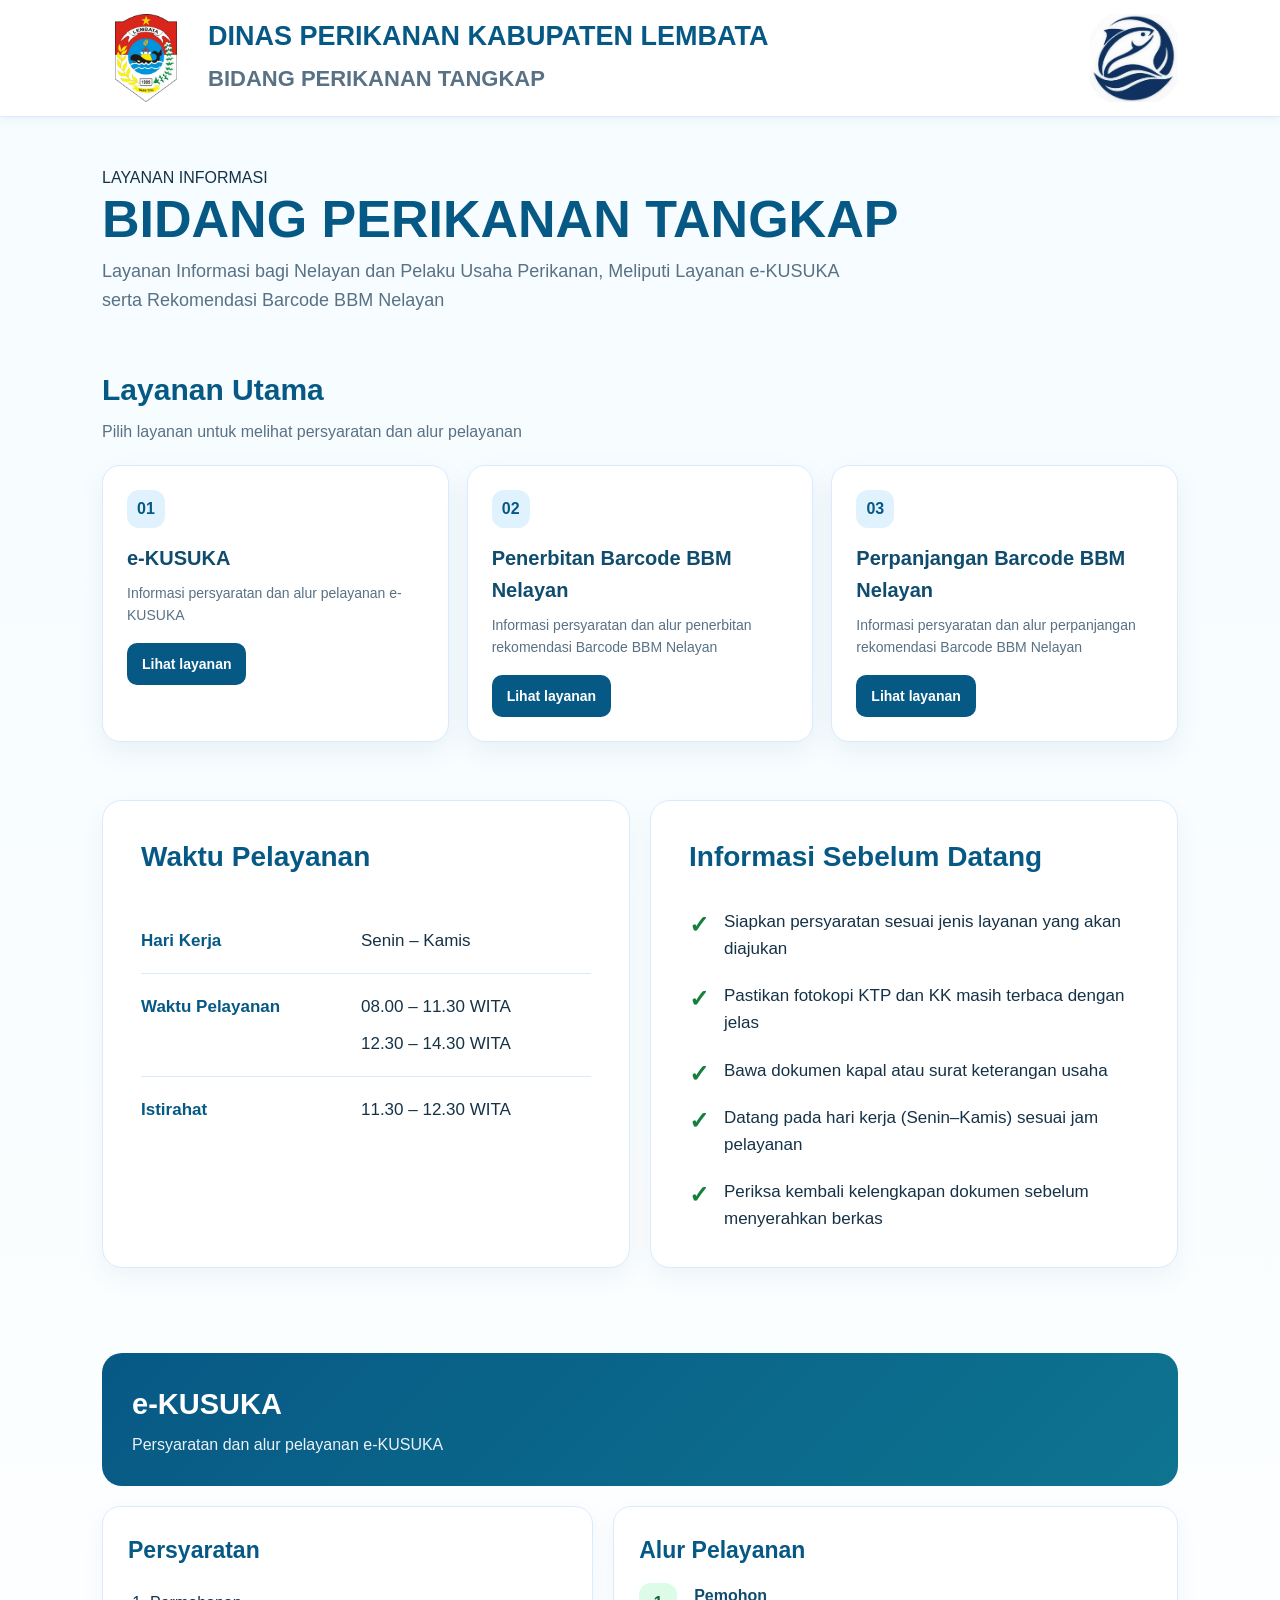
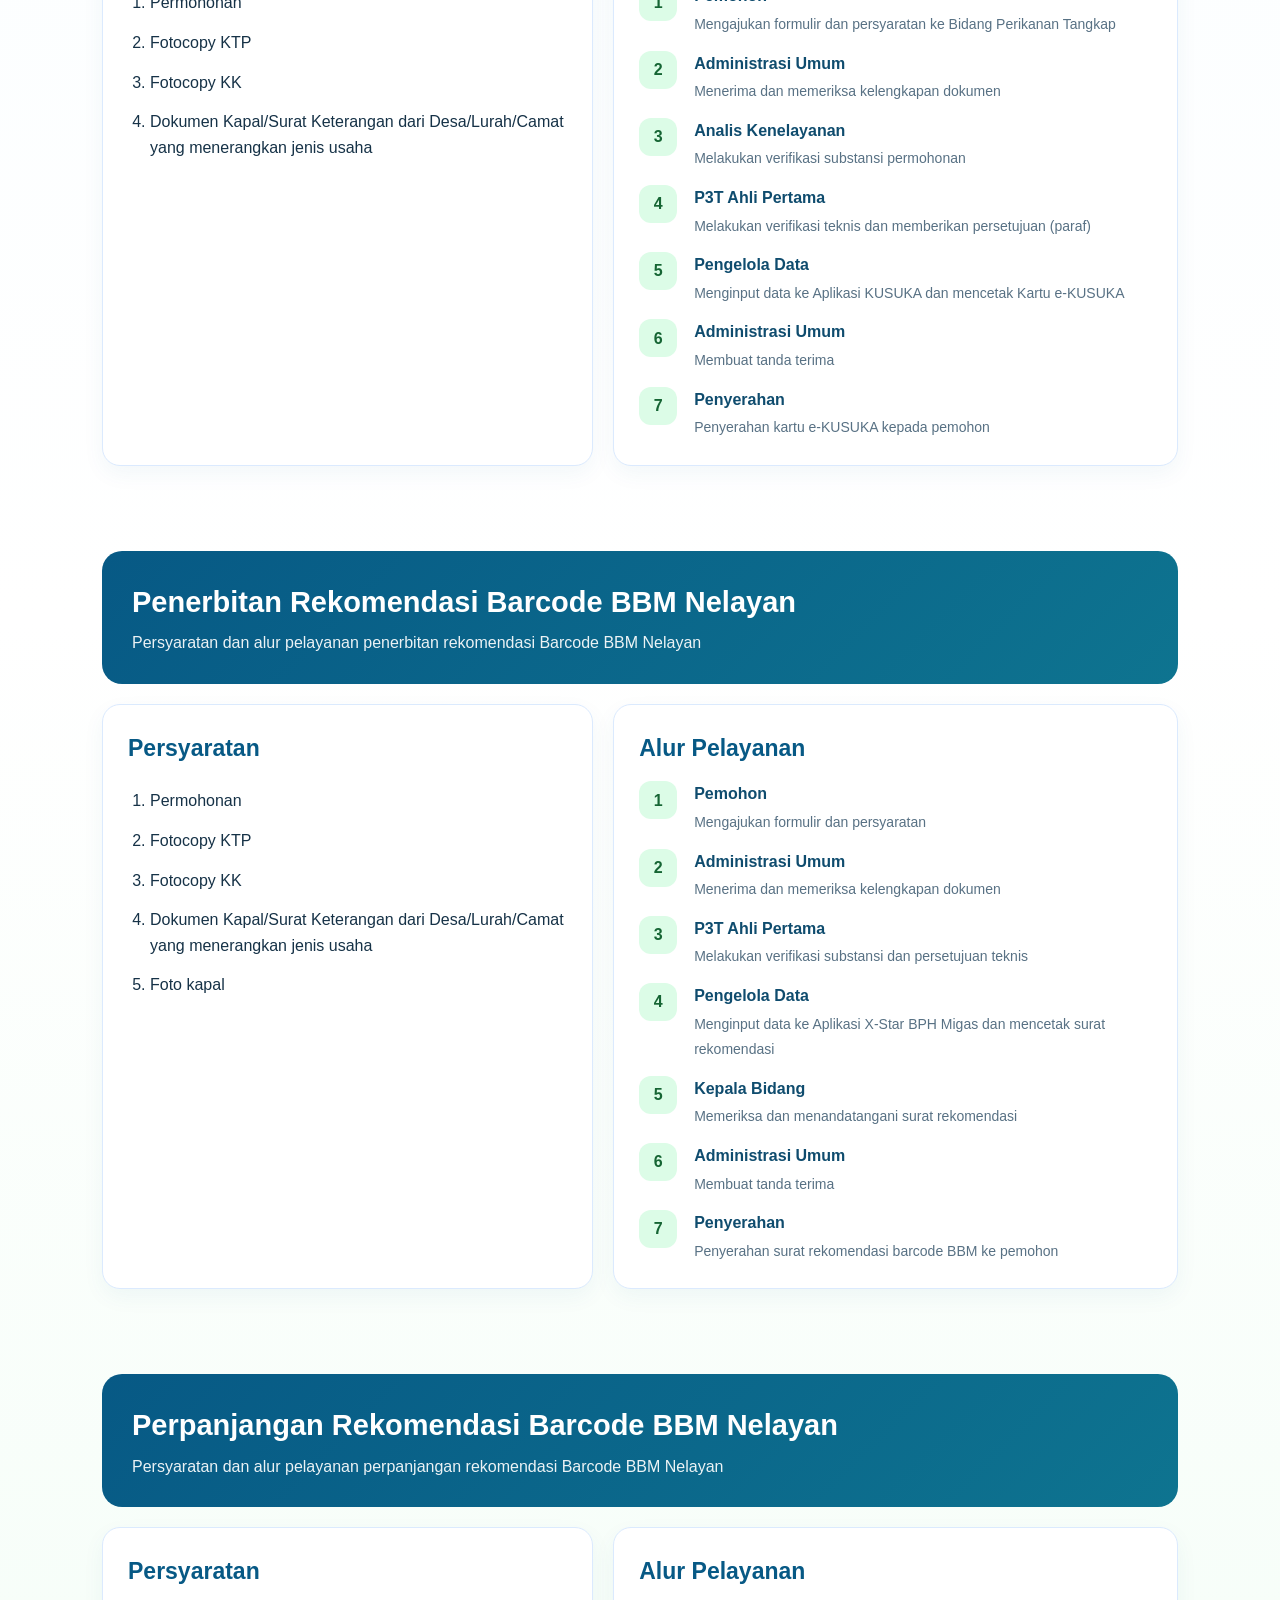
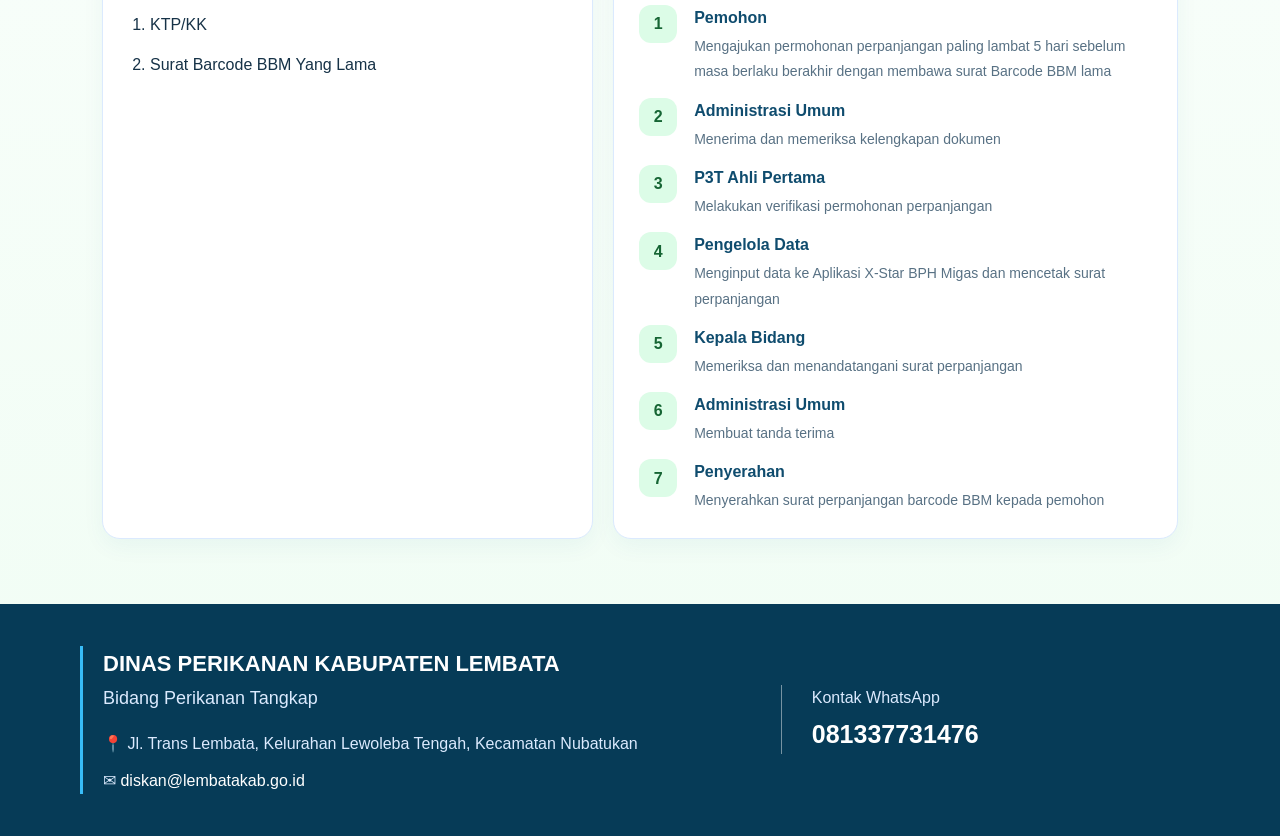
==== commit 9ee14bb7: "feat: layout navbar mobile dengan dua logo di atas dan efek blur saat scroll" ====
--- a/index.html
+++ b/index.html
@@ -43,7 +43,7 @@
     <div class="nav">
 
       <!-- LOGO DINAS -->
-      <img class="logo" src="assets/logo-lembata.webp" alt="Logo Kabupaten Lembata">
+      <img class="logo logo-lembata" src="assets/logo-lembata.webp" alt="Logo Kabupaten Lembata">
 
       <!-- TULISAN -->
       <div class="brand">
@@ -359,6 +359,19 @@
     </div>
   </footer>
 
+  <script>
+    const header = document.querySelector('header');
+    function handleHeaderScroll() {
+      if (window.scrollY > 10) {
+        header.classList.add('scrolled');
+      } else {
+        header.classList.remove('scrolled');
+      }
+    }
+    window.addEventListener('scroll', handleHeaderScroll, { passive: true });
+    handleHeaderScroll();
+  </script>
+
 </body>
 
 </html>
--- a/style.css
+++ b/style.css
@@ -29,12 +29,21 @@
 
 /* HEADER */
 header {
-  background: #fff;
+  background: rgba(255, 255, 255, 0.98);
   border-bottom: 1px solid var(--line);
   position: sticky;
   top: 0;
   z-index: 1000;
-  box-shadow: 0 2px 10px rgba(6, 59, 87, .08);
+  box-shadow: 0 2px 10px rgba(6, 59, 87, .06);
+  transition: background-color 0.3s ease, backdrop-filter 0.3s ease, -webkit-backdrop-filter 0.3s ease, box-shadow 0.3s ease;
+}
+
+header.scrolled {
+  background: rgba(255, 255, 255, 0.82);
+  backdrop-filter: blur(14px);
+  -webkit-backdrop-filter: blur(14px);
+  box-shadow: 0 4px 20px rgba(6, 59, 87, .12);
+  border-bottom: 1px solid rgba(219, 234, 254, 0.8);
 }
 
 .nav {
@@ -417,7 +426,8 @@
   }
 
   .nav {
-    padding: 12px 16px;
+    padding: 12px 18px;
+    gap: 16px;
   }
 
   .logo {
@@ -425,12 +435,13 @@
     height: 68px;
   }
 
-  .brand strong {
-    font-size: 19px;
-  }
-
-  .brand>span {
-    font-size: 11px;
+  .brand>span:first-child {
+    font-size: 20px;
+  }
+
+  .brand>span:last-child {
+    font-size: 16px;
+    margin-top: 4px;
   }
 
   .badge {
@@ -460,20 +471,49 @@
   }
 }
 
+@media (max-width: 640px) {
+  .nav {
+    flex-wrap: wrap;
+    justify-content: center;
+    gap: 10px 18px;
+    padding: 12px 14px;
+  }
+
+  /* Kedua logo di bagian atas berdampingan */
+  .logo-lembata {
+    order: 1;
+  }
+
+  .logo-brand {
+    order: 2;
+  }
+
+  .logo {
+    width: 52px;
+    height: 52px;
+  }
+
+  /* Teks di bagian bawah kedua logo dan lebih kecil agar rapih */
+  .brand {
+    order: 3;
+    width: 100%;
+    flex: none;
+    text-align: center;
+  }
+
+  .brand>span:first-child {
+    font-size: 15px;
+    line-height: 1.25;
+  }
+
+  .brand>span:last-child {
+    font-size: 12.5px;
+    margin-top: 3px;
+    line-height: 1.2;
+  }
+}
+
 @media (max-width: 560px) {
-  .brand strong {
-    font-size: 15px;
-  }
-
-  .brand span {
-    font-size: 12px;
-  }
-
-  .logo {
-    width: 58px;
-    height: 58px;
-  }
-
   .hero h1 {
     font-size: 34px;
   }
@@ -482,4 +522,19 @@
     grid-template-columns: 1fr;
     gap: 6px;
   }
+}
+
+@media (max-width: 380px) {
+  .logo {
+    width: 44px;
+    height: 44px;
+  }
+
+  .brand>span:first-child {
+    font-size: 13.5px;
+  }
+
+  .brand>span:last-child {
+    font-size: 11px;
+  }
 }
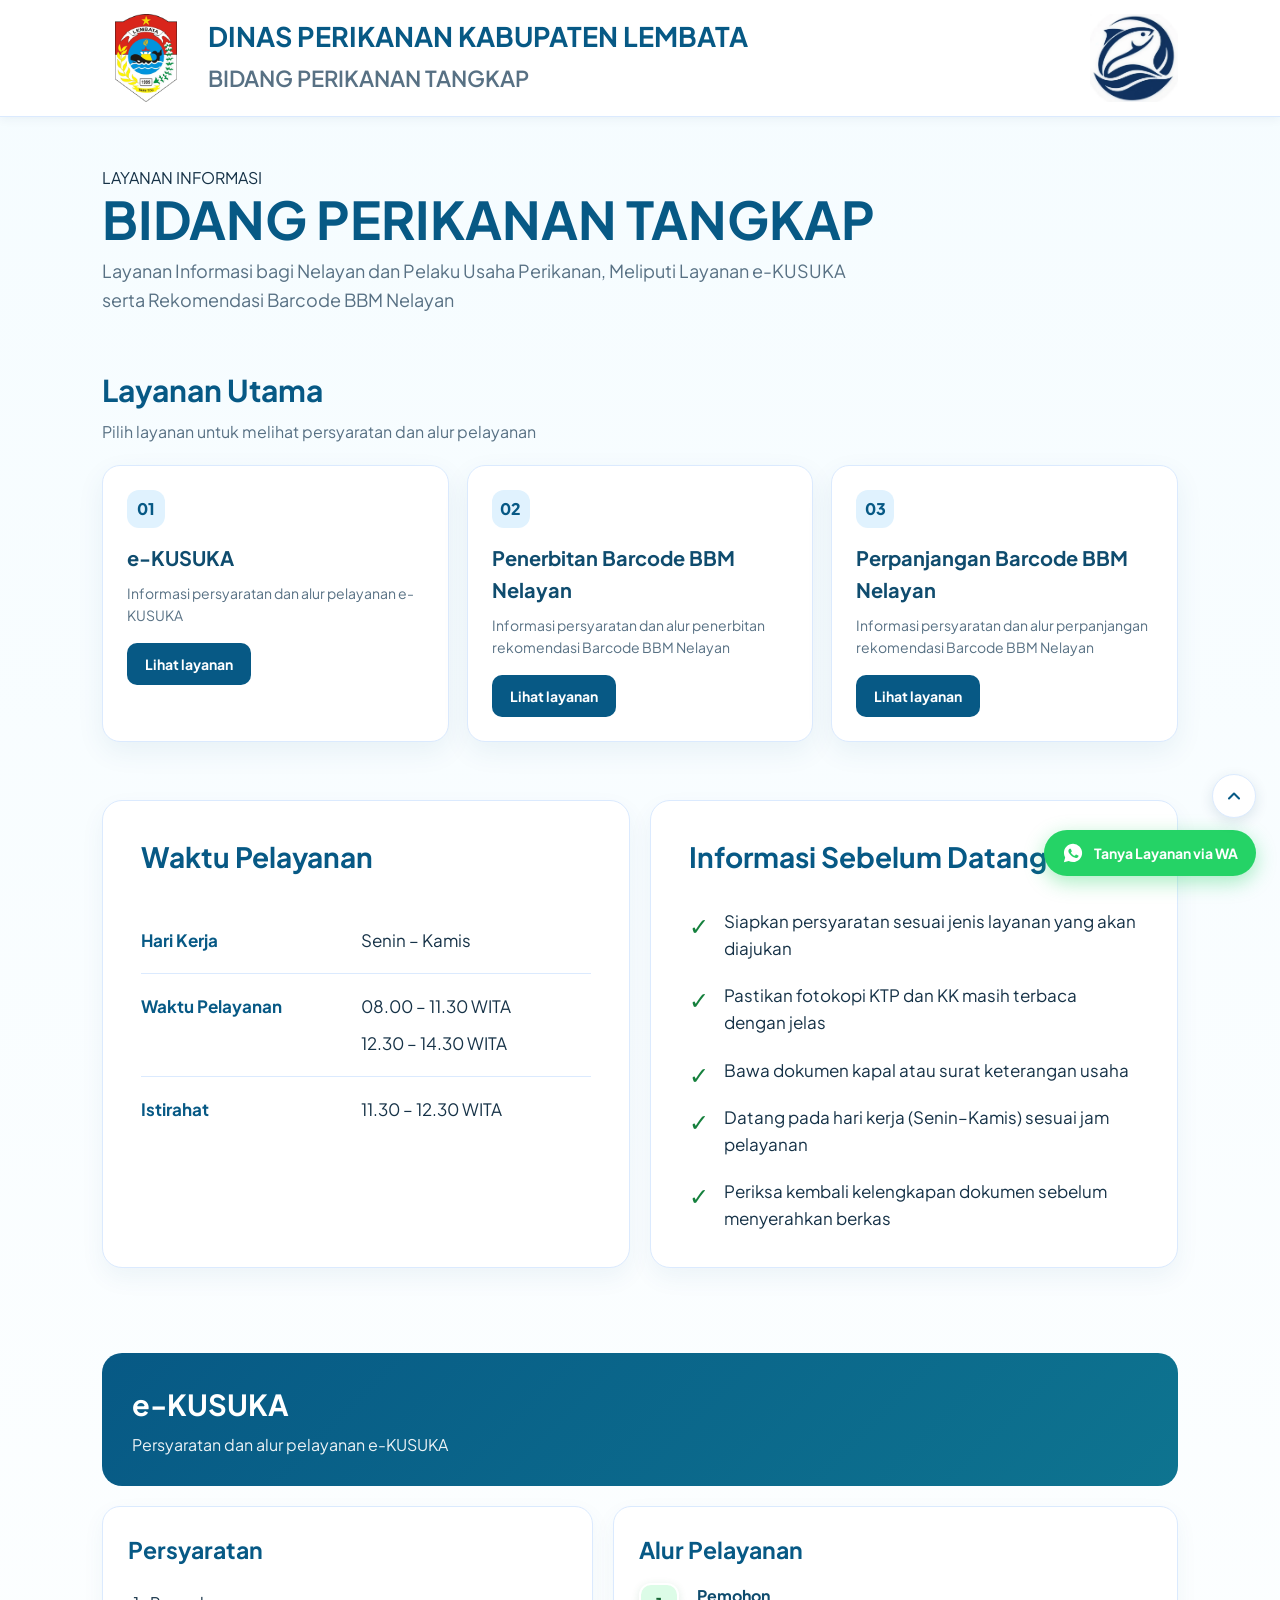
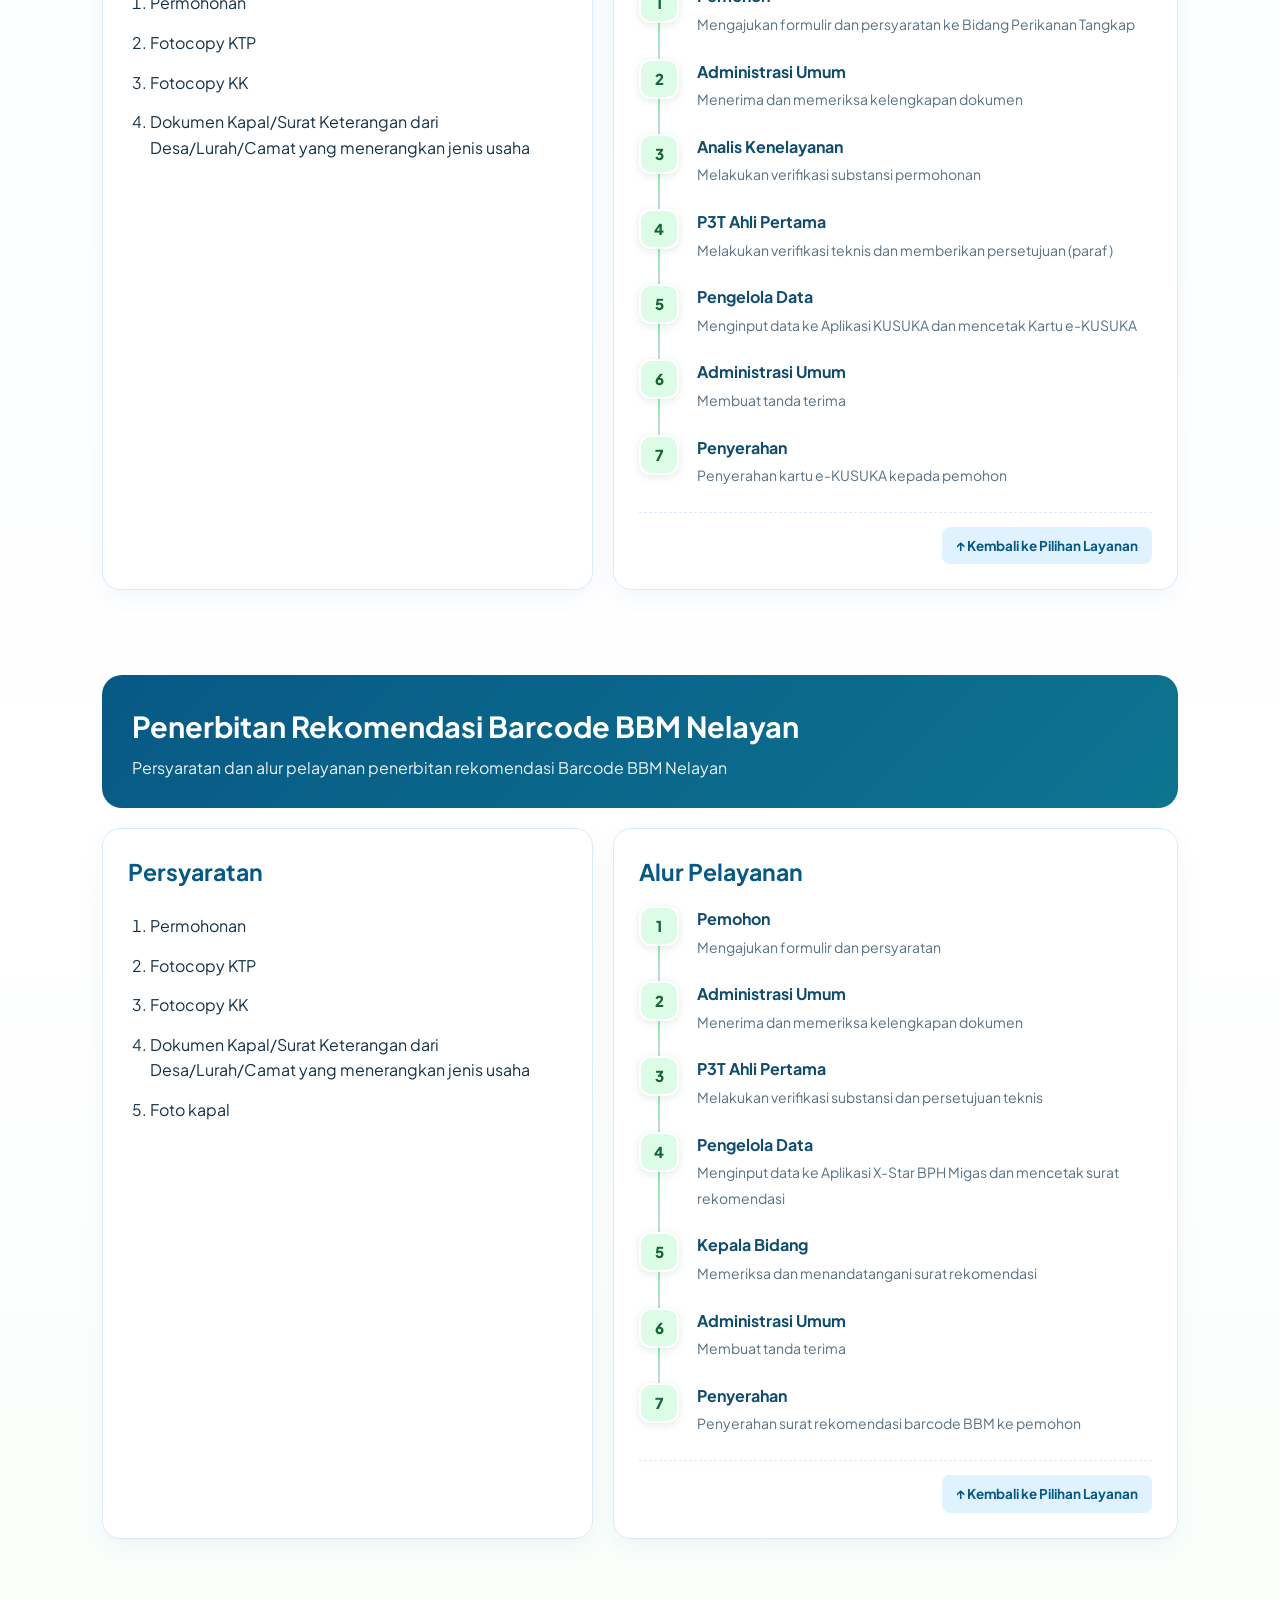
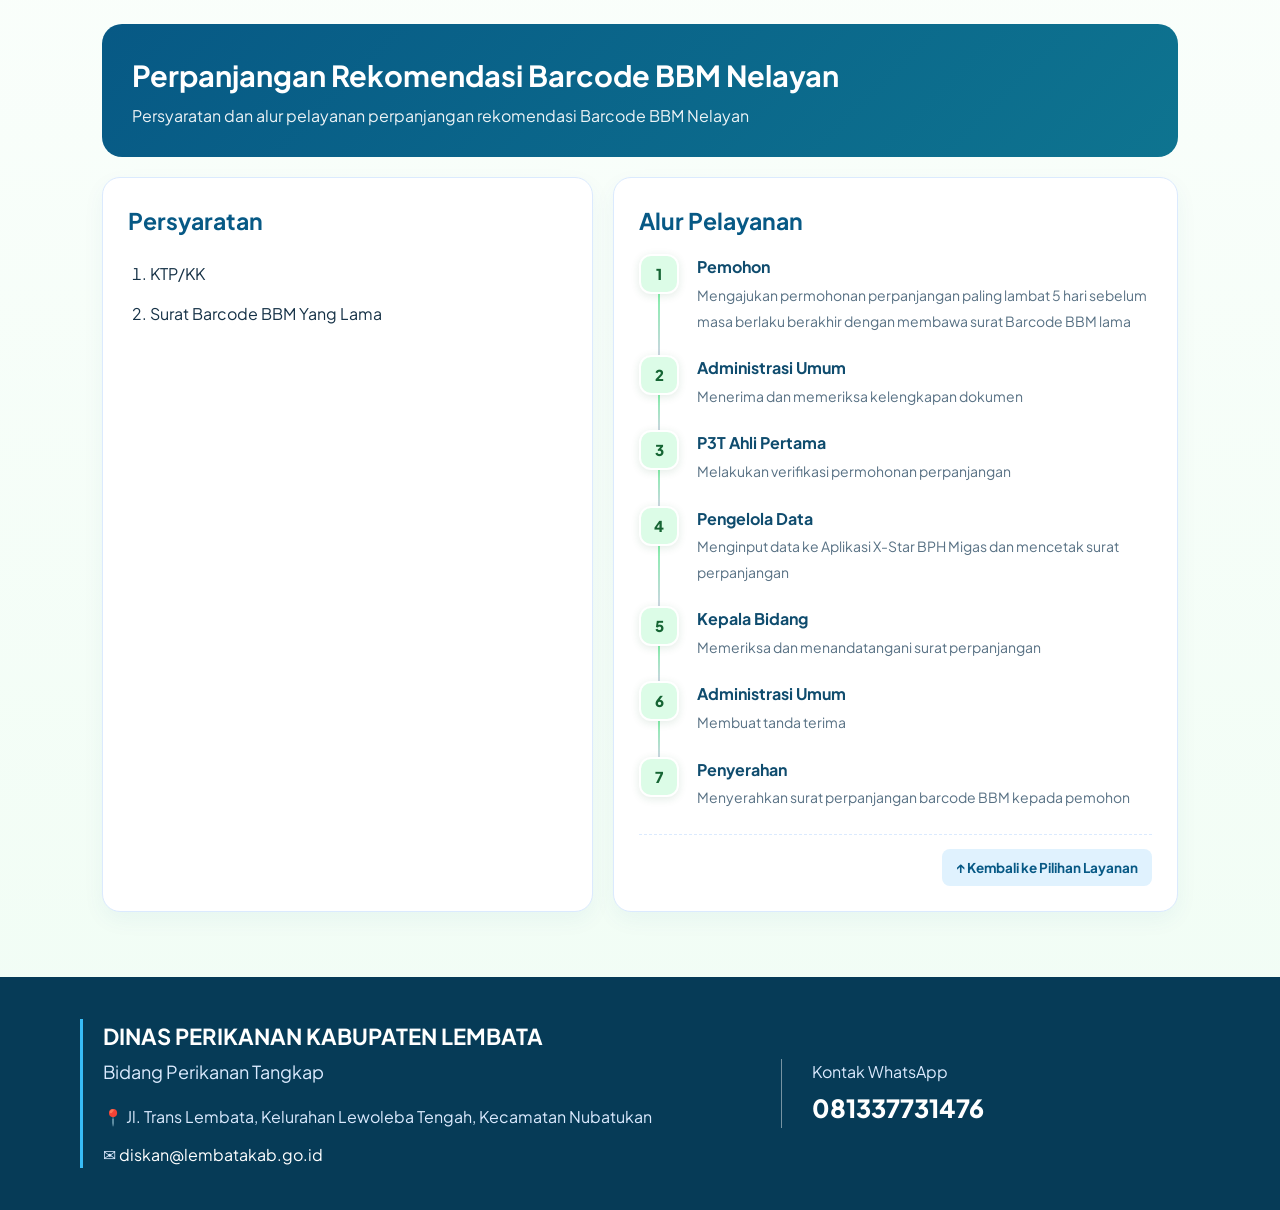
==== commit 613e6bd5: "feat: implementasi font Plus Jakarta Sans, timeline alur, back-to-top, floating WhatsApp, dan schema" ====
--- a/index.html
+++ b/index.html
@@ -8,8 +8,10 @@
 
   <!-- Primary Meta Tags -->
   <meta name="title" content="Dinas Perikanan Kabupaten Lembata - Bidang Perikanan Tangkap">
-  <meta name="description" content="Portal informasi resmi layanan nelayan dan pelaku usaha perikanan Dinas Perikanan Kabupaten Lembata, meliputi persyaratan dan alur pelayanan e-KUSUKA serta rekomendasi Barcode BBM Nelayan.">
-  <meta name="keywords" content="Dinas Perikanan Lembata, Bidang Perikanan Tangkap, e-KUSUKA, Barcode BBM Nelayan, Rekomendasi BBM Nelayan, BPH Migas Lembata, Nelayan Lembata, Lewoleba, NTT">
+  <meta name="description"
+    content="Portal informasi resmi layanan nelayan dan pelaku usaha perikanan Dinas Perikanan Kabupaten Lembata, meliputi persyaratan dan alur pelayanan e-KUSUKA serta rekomendasi Barcode BBM Nelayan.">
+  <meta name="keywords"
+    content="Dinas Perikanan Lembata, Bidang Perikanan Tangkap, e-KUSUKA, Barcode BBM Nelayan, Rekomendasi BBM Nelayan, BPH Migas Lembata, Nelayan Lembata, Lewoleba, NTT">
   <meta name="author" content="Dinas Perikanan Kabupaten Lembata">
   <meta name="robots" content="index, follow">
   <meta name="theme-color" content="#075985">
@@ -18,19 +20,70 @@
   <link rel="icon" type="image/webp" href="assets/brand-logo.webp">
   <link rel="apple-touch-icon" href="assets/brand-logo.webp">
 
-  <!-- Open Graph / Facebook -->
+  <!-- Open Graph / Facebook / WhatsApp -->
   <meta property="og:type" content="website">
+  <meta property="og:url" content="https://diskan.lembata.site">
   <meta property="og:locale" content="id_ID">
   <meta property="og:site_name" content="Dinas Perikanan Kabupaten Lembata">
   <meta property="og:title" content="Dinas Perikanan Kabupaten Lembata - Bidang Perikanan Tangkap">
-  <meta property="og:description" content="Portal informasi resmi layanan nelayan dan pelaku usaha perikanan Dinas Perikanan Kabupaten Lembata: e-KUSUKA dan Rekomendasi Barcode BBM Nelayan.">
-  <meta property="og:image" content="assets/og-logo.png">
+  <meta property="og:description"
+    content="Portal informasi resmi layanan nelayan dan pelaku usaha perikanan Dinas Perikanan Kabupaten Lembata: e-KUSUKA dan Rekomendasi Barcode BBM Nelayan.">
+  <meta property="og:image" content="https://diskan.lembata.site/assets/og-logo.png">
+  <meta property="og:image:secure_url" content="https://diskan.lembata.site/assets/og-logo.png">
+  <meta property="og:image:type" content="image/png">
+  <meta property="og:image:width" content="600">
+  <meta property="og:image:height" content="315">
 
   <!-- Twitter Card -->
   <meta name="twitter:card" content="summary_large_image">
+  <meta name="twitter:url" content="https://diskan.lembata.site">
   <meta name="twitter:title" content="Dinas Perikanan Kabupaten Lembata - Bidang Perikanan Tangkap">
-  <meta name="twitter:description" content="Portal informasi resmi layanan nelayan dan pelaku usaha perikanan Dinas Perikanan Kabupaten Lembata: e-KUSUKA dan Rekomendasi Barcode BBM Nelayan.">
-  <meta name="twitter:image" content="assets/og-logo.png">
+  <meta name="twitter:description"
+    content="Portal informasi resmi layanan nelayan dan pelaku usaha perikanan Dinas Perikanan Kabupaten Lembata: e-KUSUKA dan Rekomendasi Barcode BBM Nelayan.">
+  <meta name="twitter:image" content="https://diskan.lembata.site/assets/og-logo.png">
+
+  <!-- Canonical URL -->
+  <link rel="canonical" href="https://diskan.lembata.site">
+
+  <!-- Google Fonts: Plus Jakarta Sans -->
+  <link rel="preconnect" href="https://fonts.googleapis.com">
+  <link rel="preconnect" href="https://fonts.gstatic.com" crossorigin>
+  <link href="https://fonts.googleapis.com/css2?family=Plus+Jakarta+Sans:wght@400;500;600;700;800&display=swap" rel="stylesheet">
+
+  <!-- Structured Data / JSON-LD -->
+  <script type="application/ld+json">
+  {
+    "@context": "https://schema.org",
+    "@graph": [
+      {
+        "@type": "GovernmentOrganization",
+        "@id": "https://diskan.lembata.site/#organization",
+        "name": "Dinas Perikanan Kabupaten Lembata - Bidang Perikanan Tangkap",
+        "url": "https://diskan.lembata.site/",
+        "logo": "https://diskan.lembata.site/assets/logo-lembata.webp",
+        "image": "https://diskan.lembata.site/assets/og-logo.png",
+        "telephone": "+6281337731476",
+        "email": "diskan@lembatakab.go.id",
+        "address": {
+          "@type": "PostalAddress",
+          "streetAddress": "Jl. Trans Lembata, Kelurahan Lewoleba Tengah",
+          "addressLocality": "Kecamatan Nubatukan, Kabupaten Lembata",
+          "addressRegion": "Nusa Tenggara Timur",
+          "addressCountry": "ID"
+        }
+      },
+      {
+        "@type": "GovernmentService",
+        "name": "Layanan e-KUSUKA dan Rekomendasi Barcode BBM Nelayan",
+        "provider": {
+          "@id": "https://diskan.lembata.site/#organization"
+        },
+        "serviceType": "Pelayanan Publik Perikanan Tangkap",
+        "areaServed": "Kabupaten Lembata"
+      }
+    ]
+  }
+  </script>
 
   <!-- Stylesheet -->
   <link rel="stylesheet" href="style.css">
@@ -67,7 +120,7 @@
       </p>
     </section>
 
-    <section class="section">
+    <section class="section" id="layanan">
       <div class="section-title">
         <h2>Layanan Utama</h2>
         <p>Pilih layanan untuk melihat persyaratan dan alur pelayanan</p>
@@ -203,6 +256,12 @@
             </div>
 
           </div>
+
+          <div class="back-link-wrapper">
+            <a class="back-link" href="#layanan">↑ Kembali ke Pilihan Layanan</a>
+          </div>
+        </div>
+      </div>
     </section>
 
     <section class="service-page" id="bbm-terbit">
@@ -268,6 +327,12 @@
             </div>
 
           </div>
+
+          <div class="back-link-wrapper">
+            <a class="back-link" href="#layanan">↑ Kembali ke Pilihan Layanan</a>
+          </div>
+        </div>
+      </div>
     </section>
 
     <section class="service-page" id="bbm-perpanjang">
@@ -330,6 +395,12 @@
             </div>
 
           </div>
+
+          <div class="back-link-wrapper">
+            <a class="back-link" href="#layanan">↑ Kembali ke Pilihan Layanan</a>
+          </div>
+        </div>
+      </div>
     </section>
 
   </main>
@@ -359,17 +430,49 @@
     </div>
   </footer>
 
+  <!-- Floating Action Buttons -->
+  <div class="floating-actions">
+    <button class="back-to-top" id="backToTopBtn" aria-label="Kembali ke atas" title="Kembali ke atas">
+      <svg viewBox="0 0 24 24" fill="none" stroke-width="2.5" stroke-linecap="round" stroke-linejoin="round">
+        <path d="M18 15l-6-6-6 6"/>
+      </svg>
+    </button>
+    <a class="floating-whatsapp" href="https://wa.me/6281337731476?text=Halo%20Dinas%20Perikanan%20Lembata,%20saya%20ingin%20bertanya%20mengenai%20layanan" target="_blank" rel="noopener" aria-label="Tanya Layanan via WhatsApp">
+      <svg viewBox="0 0 24 24">
+        <path d="M12.04 2c-5.46 0-9.91 4.45-9.91 9.91 0 1.75.46 3.45 1.32 4.95L2.05 22l5.25-1.38c1.45.79 3.08 1.21 4.74 1.21 5.46 0 9.91-4.45 9.91-9.91 0-2.65-1.03-5.14-2.9-7.01A9.816 9.816 0 0012.04 2zm5.78 14.07c-.24.68-1.39 1.3-1.92 1.38-.49.07-1.12.1-3.23-.77-2.69-1.12-4.43-3.83-4.57-4.01-.13-.18-1.1-1.46-1.1-2.79 0-1.33.69-1.98.94-2.25.25-.26.54-.33.72-.33.18 0 .36 0 .52.01.17.01.4.06.61.53.22.49.75 1.83.82 1.96.07.13.12.29.02.47-.09.18-.14.29-.27.45-.14.16-.29.35-.41.47-.14.13-.28.28-.12.56.16.27.7 1.15 1.5 1.86 1.03.92 1.9 1.2 2.17 1.34.27.13.43.11.59-.07.16-.18.69-.8.87-1.07.18-.27.37-.22.61-.13.25.09 1.57.74 1.84.87.27.13.45.2.52.31.07.11.07.64-.17 1.32z"/>
+      </svg>
+      <span>Tanya Layanan via WA</span>
+    </a>
+  </div>
+
   <script>
     const header = document.querySelector('header');
-    function handleHeaderScroll() {
-      if (window.scrollY > 10) {
+    const backToTopBtn = document.getElementById('backToTopBtn');
+
+    function handleScroll() {
+      const scrollPos = window.scrollY || document.documentElement.scrollTop;
+      
+      // Navbar blur effect
+      if (scrollPos > 10) {
         header.classList.add('scrolled');
       } else {
         header.classList.remove('scrolled');
       }
+
+      // Back to top button visibility
+      if (scrollPos > 300) {
+        backToTopBtn.classList.add('visible');
+      } else {
+        backToTopBtn.classList.remove('visible');
+      }
     }
-    window.addEventListener('scroll', handleHeaderScroll, { passive: true });
-    handleHeaderScroll();
+
+    backToTopBtn.addEventListener('click', () => {
+      window.scrollTo({ top: 0, behavior: 'smooth' });
+    });
+
+    window.addEventListener('scroll', handleScroll, { passive: true });
+    handleScroll();
   </script>
 
 </body>
--- a/style.css
+++ b/style.css
@@ -21,7 +21,7 @@
 
 body {
   margin: 0;
-  font-family: Arial, Helvetica, sans-serif;
+  font-family: 'Plus Jakarta Sans', system-ui, -apple-system, BlinkMacSystemFont, 'Segoe UI', Roboto, sans-serif;
   color: var(--text);
   background: linear-gradient(180deg, #f5fcff 0%, #ffffff 55%, #f0fdf4 100%);
   line-height: 1.6;
@@ -138,6 +138,13 @@
   border-radius: 18px;
   padding: 24px;
   box-shadow: 0 10px 28px rgba(7, 89, 133, .07);
+  transition: transform 0.25s ease, box-shadow 0.25s ease, border-color 0.25s ease;
+}
+
+.card:hover {
+  transform: translateY(-4px);
+  box-shadow: 0 16px 36px rgba(7, 89, 133, .12);
+  border-color: #bae6fd;
 }
 
 .card .num {
@@ -170,10 +177,17 @@
   text-decoration: none;
   background: var(--blue);
   color: #fff;
-  padding: 10px 15px;
+  padding: 10px 18px;
   border-radius: 10px;
   font-weight: 700;
   font-size: 14px;
+  transition: background-color 0.2s ease, transform 0.2s ease, box-shadow 0.2s ease;
+}
+
+.btn:hover {
+  background: var(--blue-dark);
+  transform: translateY(-2px);
+  box-shadow: 0 6px 16px rgba(7, 89, 133, .25);
 }
 
 /* WAKTU + INFORMASI */
@@ -314,38 +328,65 @@
 }
 
 .flow {
-  display: grid;
-  gap: 14px;
+  display: flex;
+  flex-direction: column;
+  position: relative;
 }
 
 .step {
   display: grid;
   grid-template-columns: 42px 1fr;
-  gap: 13px;
+  gap: 16px;
   align-items: start;
+  position: relative;
+  padding-bottom: 22px;
+}
+
+.step:last-child {
+  padding-bottom: 0;
+}
+
+/* Garis penghubung timeline */
+.step:not(:last-child)::before {
+  content: "";
+  position: absolute;
+  left: 20px;
+  top: 40px;
+  bottom: 0;
+  width: 2px;
+  background: linear-gradient(180deg, #86efac 0%, #cbd5e1 100%);
+  transform: translateX(-50%);
+  z-index: 1;
 }
 
 .step-no {
-  width: 38px;
-  height: 38px;
+  width: 40px;
+  height: 40px;
   border-radius: 12px;
   background: var(--green-light);
   color: #166534;
   font-weight: 800;
+  font-size: 15px;
   display: flex;
   align-items: center;
   justify-content: center;
+  position: relative;
+  z-index: 2;
+  box-shadow: 0 2px 8px rgba(22, 101, 52, 0.12);
+  border: 2px solid #ffffff;
 }
 
 .step strong {
   display: block;
   color: #0f4c6e;
+  font-size: 16px;
   margin-bottom: 2px;
 }
 
 .step span {
   color: var(--muted);
   font-size: 14px;
+  line-height: 1.5;
 }
 
 /* FOOTER */
@@ -537,4 +578,127 @@
   .brand>span:last-child {
     font-size: 11px;
   }
+}
+
+/* BACK LINK NAVIGATION */
+.back-link-wrapper {
+  margin-top: 24px;
+  padding-top: 14px;
+  border-top: 1px dashed var(--line);
+  display: flex;
+  justify-content: flex-end;
+}
+
+.back-link {
+  display: inline-flex;
+  align-items: center;
+  gap: 6px;
+  color: var(--blue);
+  font-weight: 700;
+  font-size: 13.5px;
+  text-decoration: none;
+  padding: 8px 14px;
+  border-radius: 8px;
+  background: var(--blue-light);
+  transition: background-color 0.2s ease, transform 0.2s ease;
+}
+
+.back-link:hover {
+  background: #bae6fd;
+  color: var(--blue-dark);
+  transform: translateY(-1px);
+}
+
+/* FLOATING ACTIONS (WHATSAPP & BACK TO TOP) */
+.floating-actions {
+  position: fixed;
+  bottom: 24px;
+  right: 24px;
+  display: flex;
+  flex-direction: column;
+  align-items: flex-end;
+  gap: 12px;
+  z-index: 999;
+}
+
+.floating-whatsapp {
+  display: flex;
+  align-items: center;
+  gap: 10px;
+  background: #25D366;
+  color: #fff;
+  text-decoration: none;
+  padding: 12px 18px;
+  border-radius: 999px;
+  font-weight: 700;
+  font-size: 14px;
+  box-shadow: 0 6px 20px rgba(37, 211, 102, 0.4);
+  transition: transform 0.25s ease, box-shadow 0.25s ease, background-color 0.25s ease;
+}
+
+.floating-whatsapp:hover {
+  background: #20ba5a;
+  transform: translateY(-3px) scale(1.02);
+  box-shadow: 0 10px 24px rgba(37, 211, 102, 0.5);
+  color: #fff;
+}
+
+.floating-whatsapp svg {
+  width: 22px;
+  height: 22px;
+  fill: currentColor;
+  flex-shrink: 0;
+}
+
+.back-to-top {
+  width: 44px;
+  height: 44px;
+  border-radius: 50%;
+  background: #ffffff;
+  color: var(--blue);
+  border: 1px solid var(--line);
+  box-shadow: 0 4px 14px rgba(6, 59, 87, 0.12);
+  display: flex;
+  align-items: center;
+  justify-content: center;
+  cursor: pointer;
+  opacity: 0;
+  visibility: hidden;
+  transform: translateY(10px);
+  transition: opacity 0.3s ease, visibility 0.3s ease, transform 0.3s ease, background-color 0.2s ease;
+}
+
+.back-to-top.visible {
+  opacity: 1;
+  visibility: visible;
+  transform: translateY(0);
+}
+
+.back-to-top:hover {
+  background: var(--blue-light);
+  color: var(--blue-dark);
+}
+
+.back-to-top svg {
+  width: 20px;
+  height: 20px;
+  stroke: currentColor;
+}
+
+@media (max-width: 640px) {
+  .floating-actions {
+    bottom: 18px;
+    right: 16px;
+    gap: 10px;
+  }
+
+  .floating-whatsapp {
+    padding: 10px 15px;
+    font-size: 13px;
+  }
+
+  .back-to-top {
+    width: 40px;
+    height: 40px;
+  }
 }
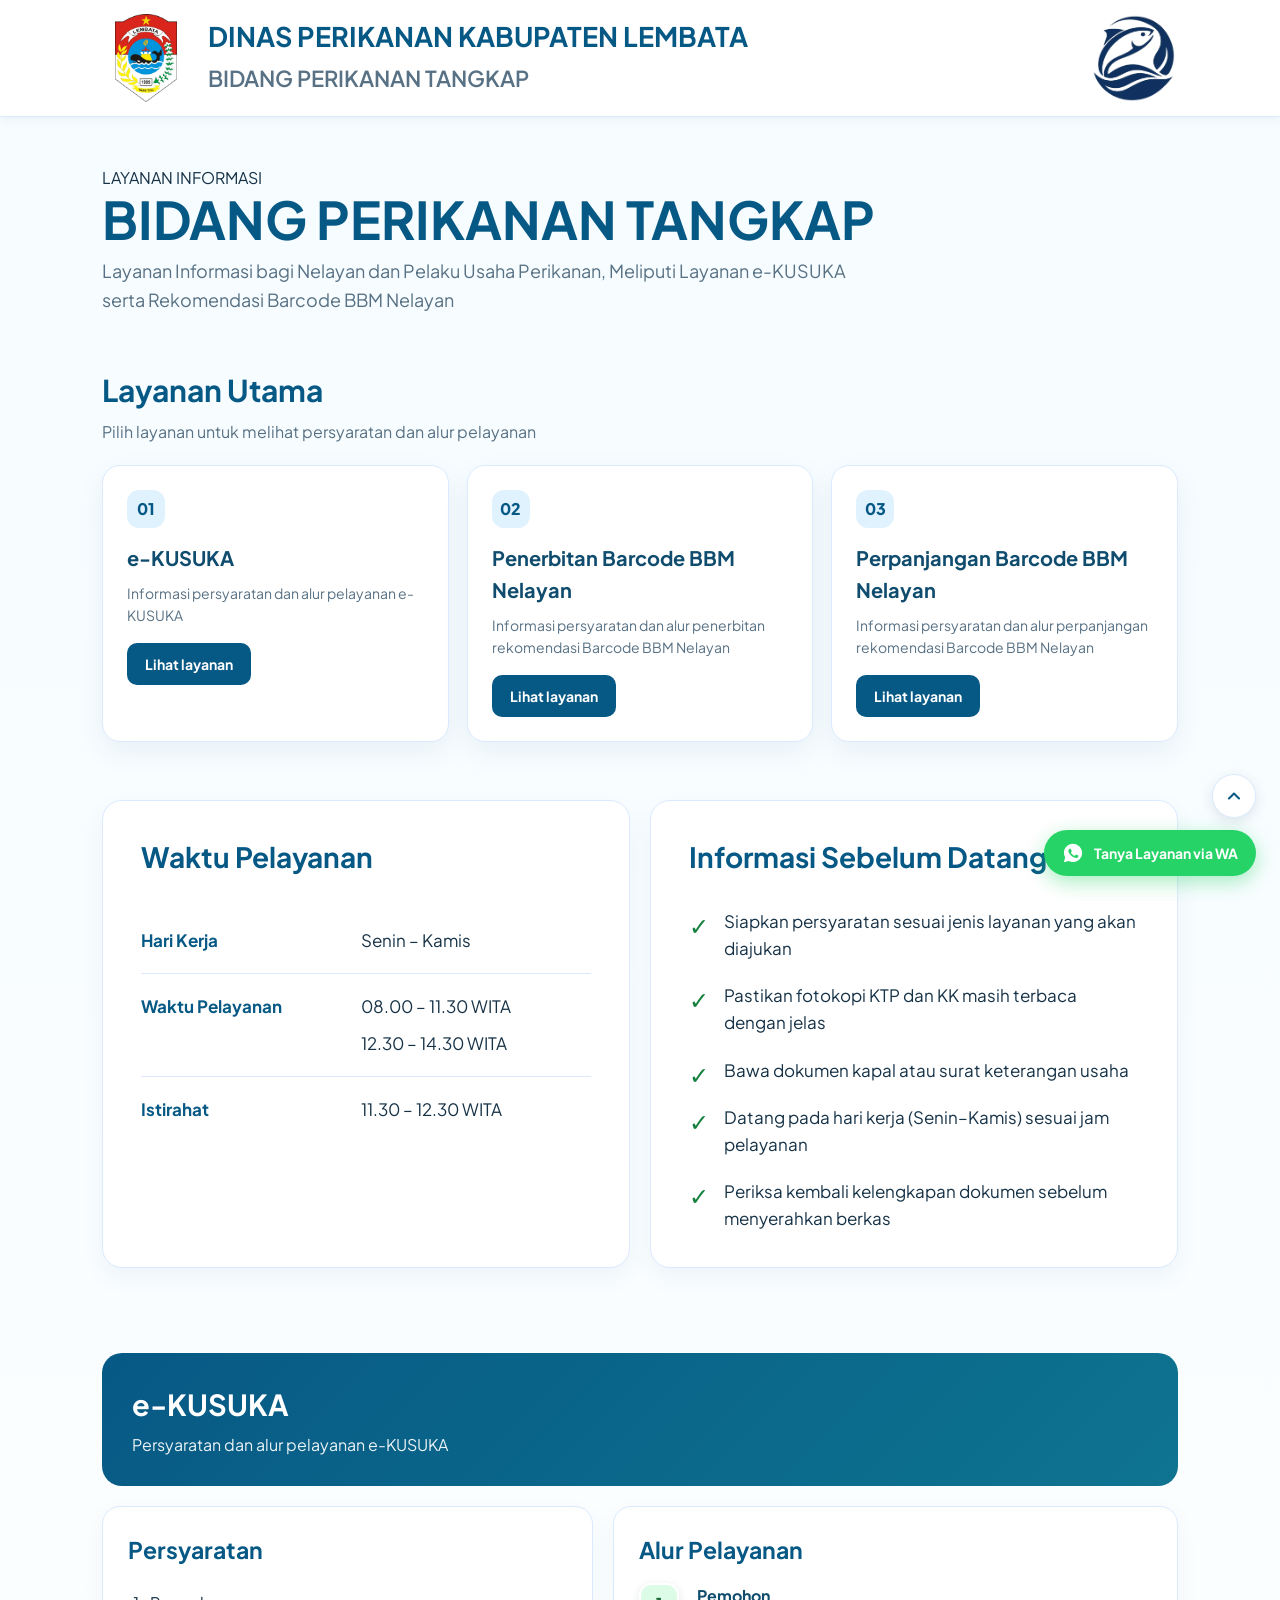
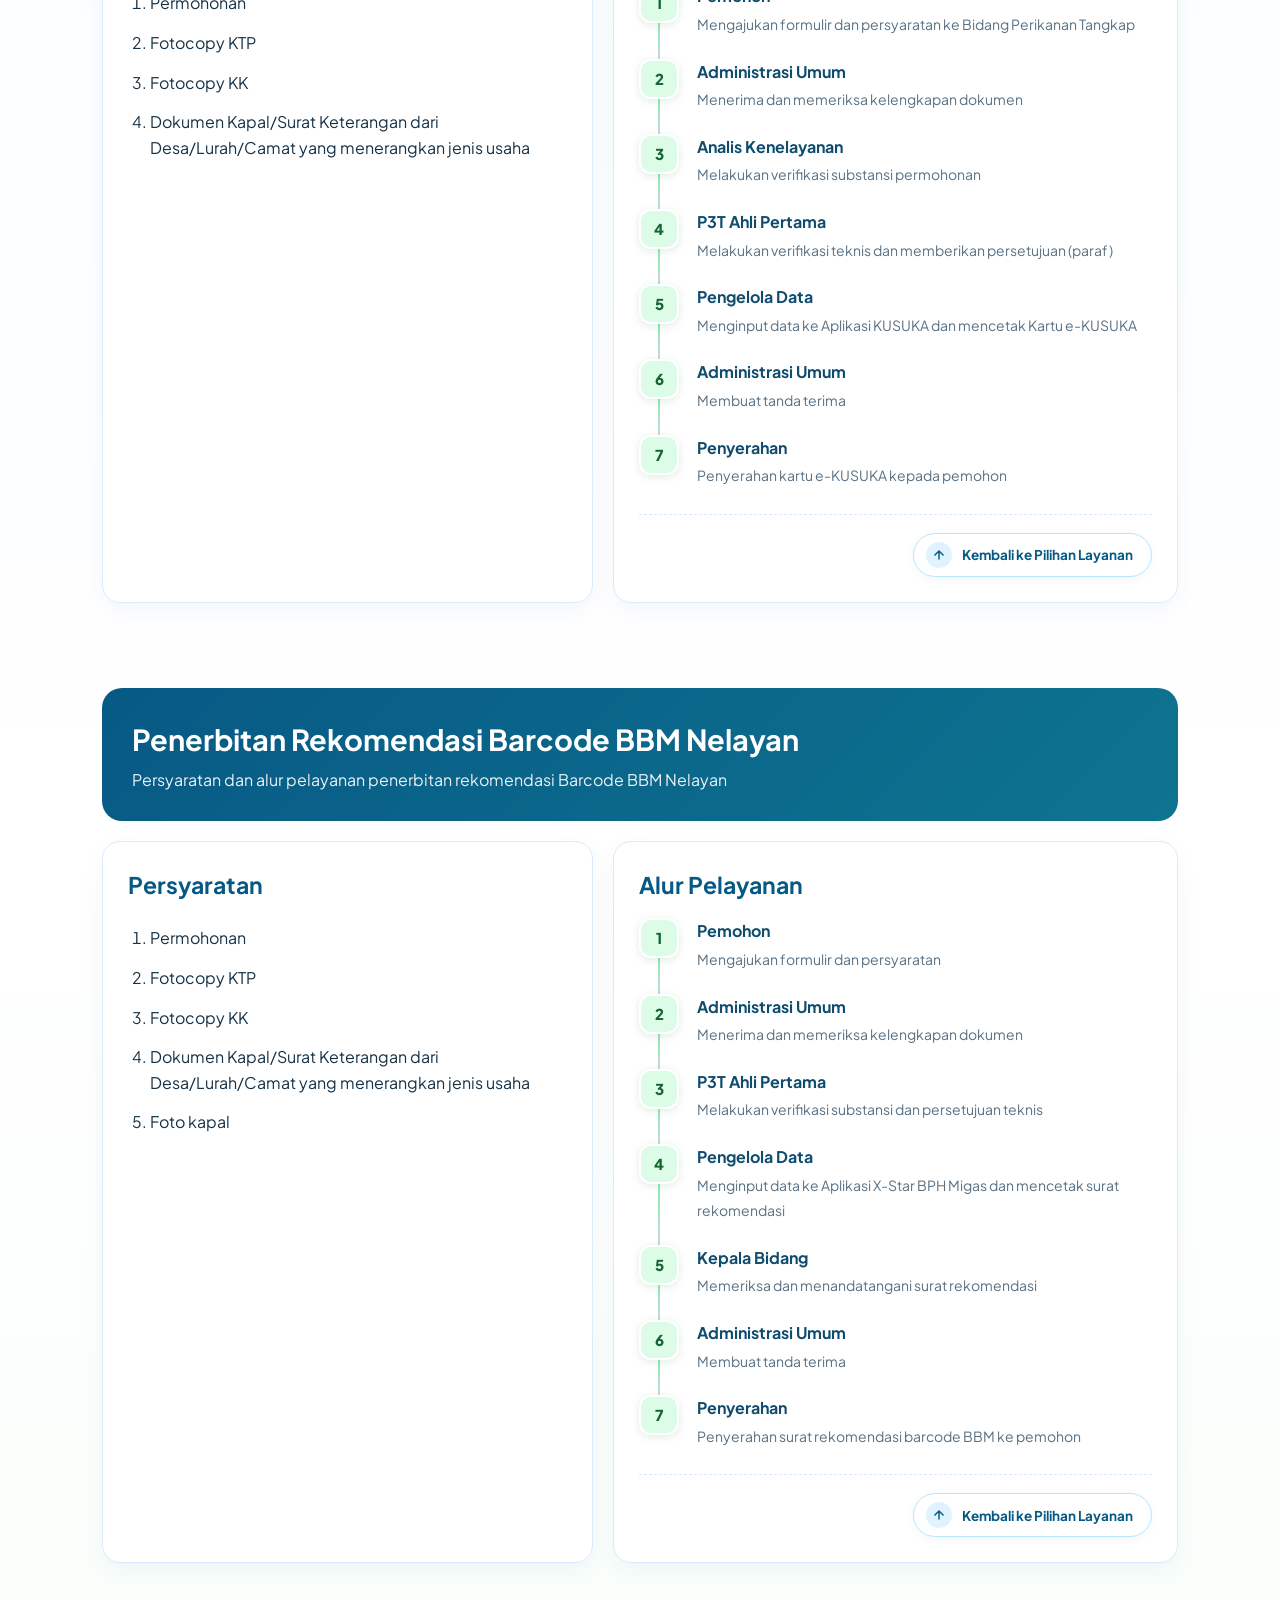
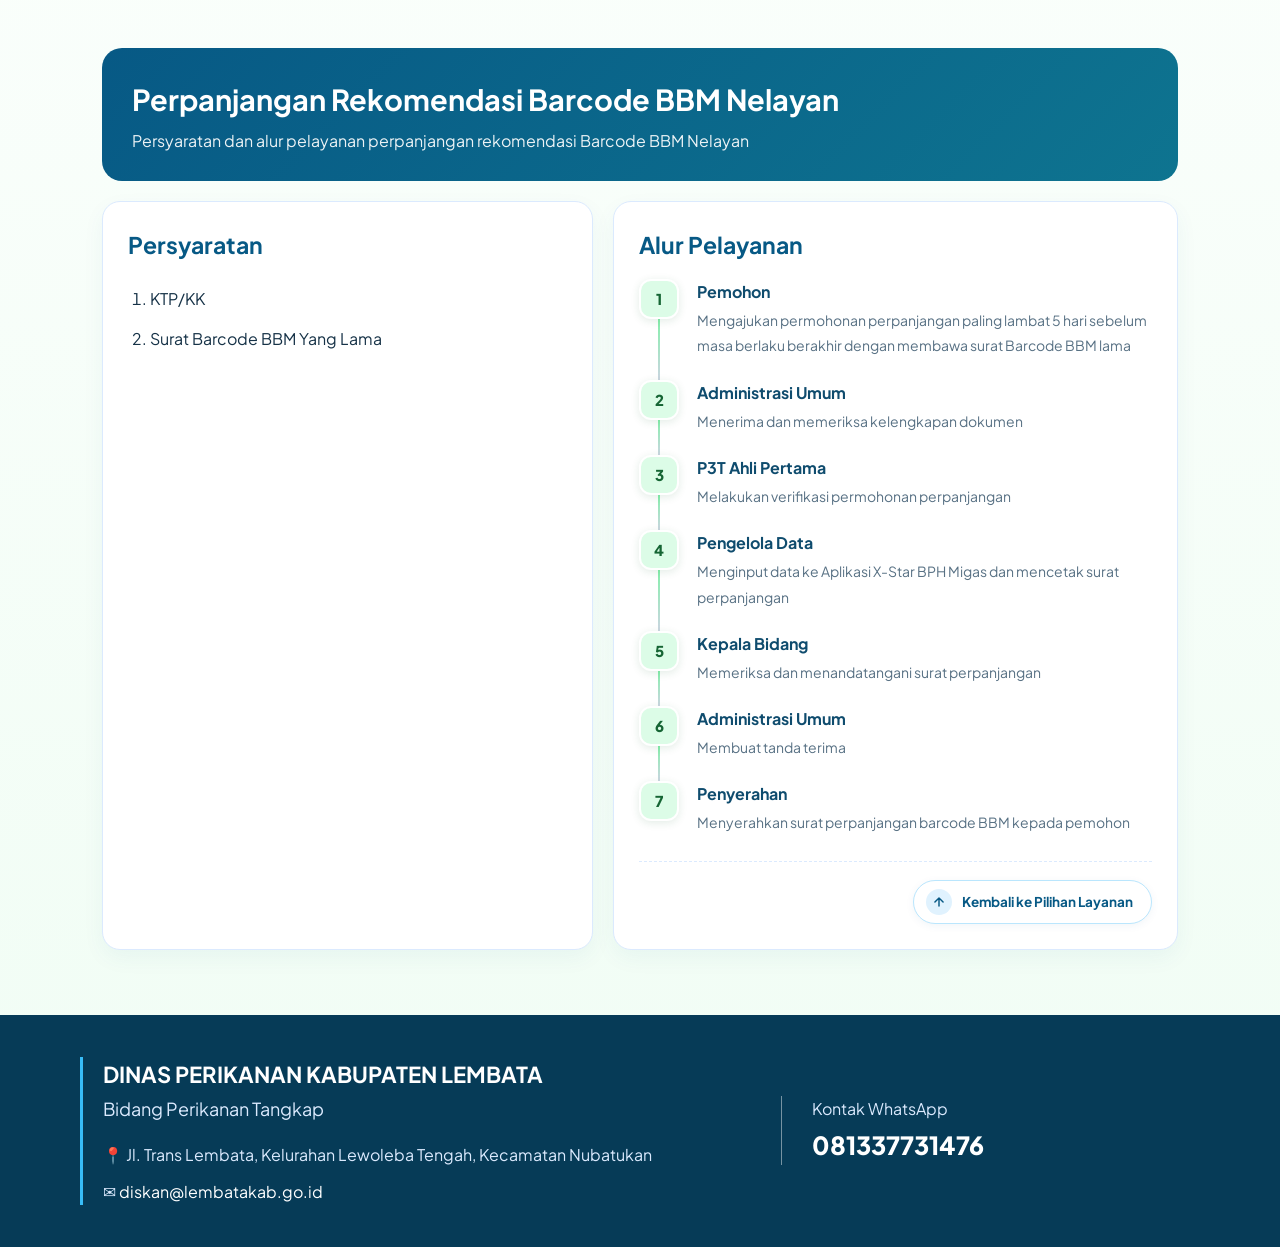
==== commit 020d01c5: "style: desain tombol kembali ke pilihan layanan dengan badge ikon modern dan efek interaktif" ====
--- a/index.html
+++ b/index.html
@@ -258,7 +258,14 @@
           </div>
 
           <div class="back-link-wrapper">
-            <a class="back-link" href="#layanan">↑ Kembali ke Pilihan Layanan</a>
+            <a class="back-link" href="#layanan">
+              <span class="back-link-icon">
+                <svg viewBox="0 0 24 24" fill="none" stroke="currentColor" stroke-width="2.5" stroke-linecap="round" stroke-linejoin="round">
+                  <path d="M12 19V5M5 12l7-7 7 7"/>
+                </svg>
+              </span>
+              <span>Kembali ke Pilihan Layanan</span>
+            </a>
           </div>
         </div>
       </div>
@@ -329,7 +336,14 @@
           </div>
 
           <div class="back-link-wrapper">
-            <a class="back-link" href="#layanan">↑ Kembali ke Pilihan Layanan</a>
+            <a class="back-link" href="#layanan">
+              <span class="back-link-icon">
+                <svg viewBox="0 0 24 24" fill="none" stroke="currentColor" stroke-width="2.5" stroke-linecap="round" stroke-linejoin="round">
+                  <path d="M12 19V5M5 12l7-7 7 7"/>
+                </svg>
+              </span>
+              <span>Kembali ke Pilihan Layanan</span>
+            </a>
           </div>
         </div>
       </div>
@@ -397,7 +411,14 @@
           </div>
 
           <div class="back-link-wrapper">
-            <a class="back-link" href="#layanan">↑ Kembali ke Pilihan Layanan</a>
+            <a class="back-link" href="#layanan">
+              <span class="back-link-icon">
+                <svg viewBox="0 0 24 24" fill="none" stroke="currentColor" stroke-width="2.5" stroke-linecap="round" stroke-linejoin="round">
+                  <path d="M12 19V5M5 12l7-7 7 7"/>
+                </svg>
+              </span>
+              <span>Kembali ke Pilihan Layanan</span>
+            </a>
           </div>
         </div>
       </div>
--- a/style.css
+++ b/style.css
@@ -62,6 +62,10 @@
   flex-shrink: 0;
 }
 
+.logo-brand {
+  border-radius: 50%;
+}
+
 .brand {
   display: block;
   flex: 1;
@@ -582,8 +586,8 @@
 
 /* BACK LINK NAVIGATION */
 .back-link-wrapper {
-  margin-top: 24px;
-  padding-top: 14px;
+  margin-top: 26px;
+  padding-top: 18px;
   border-top: 1px dashed var(--line);
   display: flex;
   justify-content: flex-end;
@@ -592,21 +596,58 @@
 .back-link {
   display: inline-flex;
   align-items: center;
-  gap: 6px;
+  gap: 10px;
   color: var(--blue);
+  background: #ffffff;
+  border: 1.5px solid #bae6fd;
   font-weight: 700;
   font-size: 13.5px;
   text-decoration: none;
-  padding: 8px 14px;
-  border-radius: 8px;
+  padding: 8px 18px 8px 12px;
+  border-radius: 999px;
+  box-shadow: 0 2px 8px rgba(7, 89, 133, 0.06);
+  transition: all 0.25s cubic-bezier(0.4, 0, 0.2, 1);
+}
+
+.back-link-icon {
+  width: 26px;
+  height: 26px;
+  border-radius: 50%;
   background: var(--blue-light);
-  transition: background-color 0.2s ease, transform 0.2s ease;
+  color: var(--blue);
+  display: flex;
+  align-items: center;
+  justify-content: center;
+  transition: all 0.25s ease;
+  flex-shrink: 0;
+}
+
+.back-link-icon svg {
+  width: 14px;
+  height: 14px;
+  stroke: currentColor;
+  transition: transform 0.25s ease;
 }
 
 .back-link:hover {
-  background: #bae6fd;
-  color: var(--blue-dark);
-  transform: translateY(-1px);
+  background: var(--blue);
+  color: #ffffff;
+  border-color: var(--blue);
+  box-shadow: 0 6px 18px rgba(7, 89, 133, 0.22);
+  transform: translateY(-2px);
+}
+
+.back-link:hover .back-link-icon {
+  background: rgba(255, 255, 255, 0.22);
+  color: #ffffff;
+}
+
+.back-link:hover .back-link-icon svg {
+  transform: translateY(-2px);
+}
+
+.back-link:active {
+  transform: translateY(0) scale(0.98);
 }
 
 /* FLOATING ACTIONS (WHATSAPP & BACK TO TOP) */
@@ -686,6 +727,16 @@
 }
 
 @media (max-width: 640px) {
+  .back-link-wrapper {
+    justify-content: stretch;
+  }
+
+  .back-link {
+    width: 100%;
+    justify-content: center;
+    padding: 10px 18px;
+  }
+
   .floating-actions {
     bottom: 18px;
     right: 16px;
